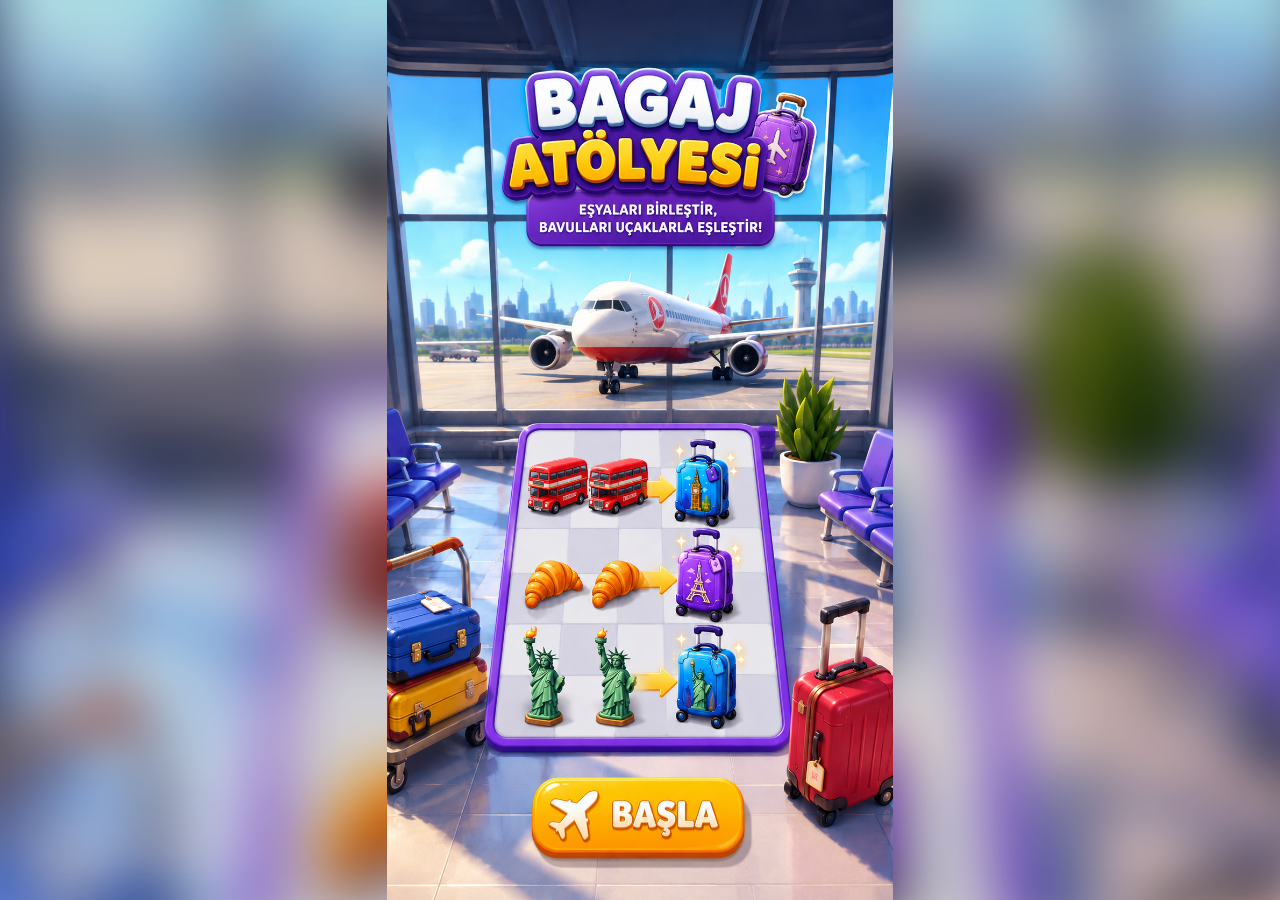
==== index.html @ 4c77ac28 "Merge pull request #28 from ranakeles/feature/shorter-board Drop the board's top two rows and bring " ====
<!DOCTYPE html>
<html lang="tr">
<head>
  <meta charset="UTF-8">
  <meta name="viewport" content="width=device-width, initial-scale=1.0, maximum-scale=1.0, user-scalable=no">
  <title>Bagaj Atölyesi — Turkish Technology</title>
  <!-- Yazı tipleri Google'dan DEĞİL, assets/fonts/ içinden yükleniyor
       (@font-face kuralları style.css'in başında). Kiosk internetsiz
       çalışacağı için dışarıdan font çekmek riskliydi. -->
  <meta name="color-scheme" content="light">
  <link rel="stylesheet" href="style.css">
</head>
<body>

<!-- ================= SAHNE =================
     Her şey 9:16 dikey bir kutunun içinde. Kiosk ekranı dikey; geliştirme
     makinesinde pencere hangi orana gelirse gelsin oyun aynı görünsün diye
     sahne oranı KİLİTLİ, ölçüler script.js'te sahne genişliğinden türetiliyor. -->
<div id="sahne">

  <!-- ================= MANZARA =================
       Sahnenin üst yarısının arkasında duran İstanbul görseli. Kendi
       oranıyla çiziliyor (esnetilmiyor); alt kenarı tahtanın arkasında
       kalıyor, o yüzden görselin alt şeridine önemli bir şey denk
       gelmemeli. -->
  <img id="manzara" class="manzara" alt="" aria-hidden="true">
  <!-- Manzaranın üstündeki sis: görsel olduğu gibi bırakılınca ön plandaki
       tezgah ve uçaklarla aynı netlikte duruyor ve sahne düzleşiyor. Bu
       katman onu geriye itiyor. -->
  <div id="sis" aria-hidden="true"></div>

  <!-- ÜST BİLGİ: tamamlanan sipariş / puan / geçen süre.
       Her kutu bir görsel + onun krem alanına yazılan bir sayı. Simge
       hangisinin ne olduğunu anlatıyor, o yüzden görsel geldiğinde yazı
       etiketleri gizleniyor (Türkçe "SİPARİŞ/SÜRE" görselde üretilemiyor,
       İ ve Ü bozuk çıkıyor). Görsel yoksa etiketler geri geliyor. -->
  <div id="hud">
    <!-- Solda sipariş ve puan alt alta, sağda süre ve mola alt alta. -->
    <div class="hud-sol">
      <div class="hud-kutu" data-hud="siparis">
        <img class="hud-gorsel" alt="" aria-hidden="true">
        <span class="hud-etiket">SİPARİŞ</span><span class="hud-deger" id="hudSiparis">0/6</span>
      </div>
      <div class="hud-kutu" data-hud="puan">
        <img class="hud-gorsel" alt="" aria-hidden="true">
        <span class="hud-etiket">PUAN</span><span class="hud-deger" id="hudPuan">0</span>
      </div>
    </div>
    <div class="hud-sag">
      <div class="hud-kutu" data-hud="sure">
        <img class="hud-gorsel" alt="" aria-hidden="true">
        <span class="hud-etiket">SÜRE</span><span class="hud-deger" id="hudSure">02:00</span>
      </div>
      <!-- Mola. Görsel pause_button.png; yoksa kod çiziyor. -->
      <button id="molaBtn" class="hud-mola" type="button" aria-label="Mola">
        <img class="mola-btn-gorsel" alt="" aria-hidden="true">
      </button>
    </div>
  </div>

  <!-- ================= TEZGAH VE UÇAKLAR =================
       Tezgah tek bir görsel; uçaklar onun ÜST YÜZEYİNE basıyor. Bastıkları
       yükseklik görselden ölçüldü (script.js TEZGAH tablosu) — göz kararı
       yerleştirilirse uçaklar havada ya da tezgaha gömülü durur.

       Her park yerinde arkada uçak, önünde biniş kartı biçiminde plaka var;
       plakanın üstünde uçağın istediği bagaj ve uçuş bilgisi yazıyor.
       İçeriği script dolduruyor. -->
  <div id="tezgah">
    <img id="tezgahImg" class="tezgah-gorsel" alt="" aria-hidden="true">
    <div id="ucaklar"><div id="ucakSerit"></div></div>
  </div>

  <!-- ================= MERGE MATRİSİ =================
       5 sütun × 6 satır. Hücreler script'te üretiliyor; biri sabit olarak
       BAGAJ BANDI (makine) — üstüne basınca komşu boş hücrelere hediyelik
       düşürür. Aynı iki hediyelik birleşince bir üst basamağa çıkar. -->
  <div id="izgara"></div>

  <!-- Parmağın altında sürüklenen kopya. Hücrenin içindeki asıl parça yerinde
       kalır (yarı saydam), taşınan bu katmandır — sürükleme ızgaranın dışına,
       uçakların üstüne kadar çıkabilsin diye sahne seviyesinde duruyor. -->
  <div id="surukle" class="gizli"></div>

  <!-- Kısa geri bildirimler: "+120", "yanlış uçak" gibi. Script yerleştirir. -->
  <div id="baloncuklar"></div>
</div>

<!-- ================= BAŞLANGIÇ =================
     Tasarımın tamamı tek bir görsel olacak (assets/home_page.png). O gelene
     kadar geçici bir panel duruyor; tüm ekran dokunmatik, çocuk nereye basarsa
     bassın oyun başlar. -->
<div id="basScreen" class="katman">
  <!-- Görselin adresi BURADA yazılı, kodun koymasını beklemiyor: dosya
       yöneticisinin önizlemesi sayfayı JavaScript'siz açıyor ve kodun
       kurduğu hiçbir şey görünmüyor. Böyle yazılınca önizlemede oyunun
       gerçek başlangıç ekranı çıkıyor. Paketlemede bu adres de gömülü
       görsele çevriliyor.
       Adres yalnızca asıl görselde var, arkadaki bulanık kopyada yok:
       pakette her yazılış görselin tamamını bir kez daha gömüyor (2,6 MB).
       Bulanık kopyayı kod dolduruyor; önizlemede kenarlarda sadece gökyüzü
       rengi kalıyor. -->
  <img id="basBg"  class="katman-bg"  alt="" aria-hidden="true">
  <img id="basImg" class="katman-img" src="assets/home_page.png" alt="Bagaj Atölyesi">
  <!-- Geçici panel BAŞTAN GİZLİ; görsel bulunamazsa kod açıyor. Açık
       bırakılsaydı önizlemede görselin üstünde duracaktı. -->
  <div class="gecici-panel gizli" id="basGecici">
    <h1>BAGAJ ATÖLYESİ</h1>
    <p>Hediyelikleri birleştir, bagajı hazırla, doğru uçağa yükle.</p>
    <span class="gecici-not">geçici ekran — tasarım görseli gelince kalkacak</span>
  </div>
  <button id="basBtn" class="katman-hit" aria-label="Oyna"></button>
</div>

<!-- ================= İSİM GİRİŞİ =================
     OYNA'ya basınca açılır, oyun bundan sonra başlar. Tasarımın tamamı
     görselde — klavye dahil. Kod yalnızca görünmez dokunma alanlarını,
     yalnızca yazılan ismi yerleştiriyor; yeri görselden ÖLÇÜLDÜ
     (script.js ISIM tablosu). -->
<div id="isimScreen" class="katman gizli">
  <img id="isimBg" class="katman-bg" alt="" aria-hidden="true">
  <div id="isimSahne">
    <img id="isimImg" class="katman-img" alt="">
    <div class="isim-yazi oyun-yazi" id="isimYazi"><span id="isimMetin"></span><i class="imlec"></i></div>
    <!-- "BAŞLA" görselde çizili; bu kutu yalnızca yeterli harf girilene
         kadar butonun üstünde duran sönük örtü -->
    <div class="isim-buton" id="isimButon"></div>
    <!-- Tuşların üstündeki görünmez dokunma alanları script'te üretilir -->
  </div>
</div>

<!-- ================= MOLA =================
     Tam ekran değil: donmuş oyunun üstünde duran bir kart (pause_card.png).
     Sahnenin içinde, onunla aynı 9:16 alanı kaplıyor. Butonların dokunma
     alanları görselden ÖLÇÜLDÜ (style.css .mola-devam / .mola-ana). -->
<div id="molaScreen" class="gizli" aria-hidden="true"></div>

<!-- ================= BİTİŞ ================= -->
<div id="bitScreen" class="katman gizli">
  <img id="bitBg"  class="katman-bg"  alt="" aria-hidden="true">
  <!-- Tasarımın tamamı görselde; kod yalnızca boş kutuları dolduruyor.
       Kutuların yeri görselden ÖLÇÜLDÜ (script.js BITIS tablosu), o yüzden
       görselle aynı orana kilitli bir sahnenin içine konuyorlar. -->
  <div id="bitSahne">
    <img id="bitImg" class="katman-img" alt="">
    <div class="bit-deger" id="bitPuan">0</div>
    <div class="bit-deger" id="bitHatali">0</div>
    <div class="bit-deger" id="bitDogru">0</div>
    <div class="bit-deger" id="bitSure">00:00</div>
    <div class="bit-tablo" id="bitTablo"></div>
  </div>
  <div class="gecici-panel gizli" id="bitGecici">
    <!-- Başlık sonuca göre değişiyor: altı sipariş yetiştiyse tebrik,
         süre dolduysa "süre doldu". Script dolduruyor. -->
    <h1 id="bitBaslik">TEBRİKLER</h1>
    <p class="bit-satir">Tamamlanan sipariş: <b id="bitSiparis">0/6</b></p>
    <p class="bit-satir">Kalan süre: <b id="bitSureYedek">00:00</b></p>
    <p class="bit-puan"><b id="bitPuanYedek">0</b> puan</p>
    <span class="gecici-not">geçici ekran — tasarım görseli gelince kalkacak</span>
  </div>
  <button id="bitBtn" class="katman-hit" aria-label="Tekrar oyna"></button>
</div>

<script src="script.js"></script>
</body>
</html>
---- style.css ----
/* ================= YAZI TİPLERİ =================
   Fontlar Google'dan ÇEKİLMİYOR, dosyanın yanında duruyor: kiosk internetsiz
   çalışacak. Üçü de DEĞİŞKEN yazı tipi (tek dosya bütün kalınlıkları veriyor),
   o yüzden font-weight aralık olarak yazılıyor.
   latin-ext alt kümesi ŞART: Türkçe ğ ş ı İ harfleri orada.
   Lisans: SIL Open Font License, bkz. assets/fonts/LICENSE.txt          */
@font-face{
  font-family:'Fredoka'; font-style:normal; font-weight:300 700; font-display:swap;
  src:url(assets/fonts/fredoka-latin-ext.woff2) format('woff2');
  unicode-range:U+0100-02BA, U+02BD-02C5, U+02C7-02CC, U+02CE-02D7, U+02DD-02FF, U+0304, U+0308, U+0329, U+1D00-1DBF, U+1E00-1E9F, U+1EF2-1EFF, U+2020, U+20A0-20AB, U+20AD-20C0, U+2113, U+2C60-2C7F, U+A720-A7FF;
}
@font-face{
  font-family:'Fredoka'; font-style:normal; font-weight:300 700; font-display:swap;
  src:url(assets/fonts/fredoka-latin.woff2) format('woff2');
  unicode-range:U+0000-00FF, U+0131, U+0152-0153, U+02BB-02BC, U+02C6, U+02DA, U+02DC, U+0304, U+0308, U+0329, U+2000-206F, U+20AC, U+2122, U+2191, U+2193, U+2212, U+2215, U+FEFF, U+FFFD;
}
@font-face{
  font-family:'Nunito'; font-style:normal; font-weight:200 1000; font-display:swap;
  src:url(assets/fonts/nunito-latin-ext.woff2) format('woff2');
  unicode-range:U+0100-02BA, U+02BD-02C5, U+02C7-02CC, U+02CE-02D7, U+02DD-02FF, U+0304, U+0308, U+0329, U+1D00-1DBF, U+1E00-1E9F, U+1EF2-1EFF, U+2020, U+20A0-20AB, U+20AD-20C0, U+2113, U+2C60-2C7F, U+A720-A7FF;
}
@font-face{
  font-family:'Nunito'; font-style:normal; font-weight:200 1000; font-display:swap;
  src:url(assets/fonts/nunito-latin.woff2) format('woff2');
  unicode-range:U+0000-00FF, U+0131, U+0152-0153, U+02BB-02BC, U+02C6, U+02DA, U+02DC, U+0304, U+0308, U+0329, U+2000-206F, U+20AC, U+2122, U+2191, U+2193, U+2212, U+2215, U+FEFF, U+FFFD;
}
@font-face{
  font-family:'Open Sans'; font-style:normal; font-weight:300 800; font-display:swap;
  src:url(assets/fonts/open-sans-latin-ext.woff2) format('woff2');
  unicode-range:U+0100-02BA, U+02BD-02C5, U+02C7-02CC, U+02CE-02D7, U+02DD-02FF, U+0304, U+0308, U+0329, U+1D00-1DBF, U+1E00-1E9F, U+1EF2-1EFF, U+2020, U+20A0-20AB, U+20AD-20C0, U+2113, U+2C60-2C7F, U+A720-A7FF;
}
@font-face{
  font-family:'Open Sans'; font-style:normal; font-weight:300 800; font-display:swap;
  src:url(assets/fonts/open-sans-latin.woff2) format('woff2');
  unicode-range:U+0000-00FF, U+0131, U+0152-0153, U+02BB-02BC, U+02C6, U+02DA, U+02DC, U+0304, U+0308, U+0329, U+2000-206F, U+20AC, U+2122, U+2191, U+2193, U+2212, U+2215, U+FEFF, U+FFFD;
}

/* =========================================================
   BAGAJ ATÖLYESİ — hediyelikleri birleştir, bagajı doğru uçağa yükle

   TAHTA TASARIMI
   - Tahtanın tamamı tek bir görsel (assets/matrix.png). Hücrelerin konumu
     o görselden ÖLÇÜLDÜ ve script.js'teki TAHTA tablosunda duruyor;
     buradaki kurallar yalnızca görselin üstüne binen katmanlar için.
   - Görsel yokken oyun oynanabilir kalsın diye kodun kendi çizdiği sönük
     tepsi ve hücreler duruyor (bkz. .sanat-tahta).
   - Parça hücrenin İÇİNDE duran bir resim değil, tahtanın ÜSTÜNE konmuş bir
     nesne: hücreden taşar, altında temas gölgesi vardır. Kutuya sığdırılmış
     görsel hissi buradan geliyordu.

   RENKLER: Bag Globe'un kurumsal lacivert-mor paleti bırakıldı. Zemin artık
   gündüz havaalanı ışığı — üstte gökyüzü, altta sıcak krem. Hediyelik
   görselleri kendi gerçek renklerinde geliyor, arayüz onların önüne
   geçmemeli. Buradaki renkli kutular yalnızca görsel gelene kadar duruyor.
   ========================================================= */
:root{
  /* Zemin: gökyüzünden sıcak ufka. Terminal görseli gelince kalkacak. */
  --gok1:#8FD8F2; --gok2:#B7E7F7; --gok3:#FFE7C4;
  /* Tahta */
  --tahta:rgba(255,255,255,.82); --hucre-renk:#E3E8F1; --hucre-koyu:rgba(40,54,86,.10);
  /* Yazı */
  --text:#1E2C4A; --muted:#7B89A4; --vurgu:#12608F; --sicak:#F08A24;
  --kart:#ffffff; --kart-golge:0 6px 0 rgba(30,45,80,.10), 0 12px 22px rgba(30,45,80,.18);
  --hud:'Fredoka',system-ui,sans-serif; --body:'Nunito',system-ui,sans-serif;
  /* Uçuş kodu gibi "resmi" yazılar nötr fontla — havalimanı panosu havası */
  --pano:'Open Sans','Segoe UI',Arial,sans-serif;

  /* Sahne ölçüleri: HÜCRE boyutu tek kaynaktan gelsin diye değişken.
     script.js sahne genişliğini ölçüp --hucre'yi günceller. */
  --hucre:64px;
}
*{ box-sizing:border-box; margin:0; padding:0; -webkit-tap-highlight-color:transparent; }
html,body{ height:100%; overflow:hidden; }
body{ font-family:var(--body); color:var(--text); background:#9BDCF2; touch-action:none; }

/* KIOSK: dokununca hiçbir şey MAVİ OLMASIN.
   Mavi üç yerden geliyordu:
   - seçim: çift/uzun dokunuşta yazı ve görseller seçiliyordu. user-select
     yalnız başına Safari tabanlı tarayıcılarda işlemiyor, önekli hâli de var;
     yine de bir şey seçilirse ::selection onu görünmez yapıyor.
   - görsel sürükleme: <img>'ler tarayıcıda varsayılan olarak sürüklenebilir,
     basılı tutunca görselin mavi yarı saydam kopyası çıkıyordu.
   - odak çerçevesi: dokunulan düğmenin etrafında mavi kenar. Kioskta klavye
     yok, odak çerçevesinin kimseye faydası yok.
   Uzun basınca açılan menü de (-webkit-touch-callout) kapalı. Aynı engeller
   script.js'te olay düzeyinde de var (bkz. kur). */
html, body, *{
  -webkit-user-select:none; user-select:none;
  -webkit-touch-callout:none;
}
::selection{ background:transparent; }
img{ -webkit-user-drag:none; user-drag:none; }
:focus, :focus-visible{ outline:none; }
.gizli{ display:none !important; }

/* ================= SAHNE =================
   9:16 KİLİTLİ. Pencere ne olursa olsun oyun hep aynı oranda. */
#sahne{
  position:fixed; left:50%; top:50%; transform:translate(-50%,-50%);
  width:min(100vw, calc(100vh * 9 / 16));
  height:min(100vh, calc(100vw * 16 / 9));
  display:flex; flex-direction:column; align-items:center;
  overflow:hidden;
  background:
    radial-gradient(80% 30% at 26% 4%, rgba(255,255,255,.65), transparent 60%),
    linear-gradient(180deg, var(--gok1) 0%, var(--gok2) 46%, var(--gok3) 100%);
}

/* ---------- ÜST BİLGİ ---------- */
/* HUD sahnenin akışında DEĞİL, manzaranın üstünde yüzüyor: üst bölge dar,
   HUD yer kaplasaydı uçaklar tezgahın üstüne sığmazdı. */
/* ÜST BİLGİ sahnenin EN ÜSTÜNDE, akışın dışında (manzaranın üstünde
   yüzüyor). Solda sipariş ve puan alt alta, sağda süre ve mola alt alta;
   ortası boş, manzara görünüyor. Tahta kısalınca tezgah ve tahta aşağı
   indi, üst bilgi yerinde kaldı. */
#hud{
  position:absolute; top:0; left:0; z-index:6;
  width:100%; display:flex; justify-content:space-between; align-items:flex-start;
  gap:calc(var(--hucre)*0.14); padding:calc(var(--hucre)*0.20) calc(var(--hucre)*0.26);
}
.hud-sol{ display:flex; flex-direction:column; gap:calc(var(--hucre)*0.10); }
.hud-sag{ display:flex; flex-direction:column; align-items:flex-end; gap:calc(var(--hucre)*0.10); }
.hud-kutu{
  flex:1; display:flex; flex-direction:column; align-items:center; gap:1px;
  padding:calc(var(--hucre)*0.12) calc(var(--hucre)*0.10);
  border-radius:999px;
  background:var(--kart);
  box-shadow:0 4px 0 rgba(30,45,80,.10), 0 9px 16px rgba(30,45,80,.16);
}
.hud-etiket{ font-family:var(--hud); font-size:calc(var(--hucre)*0.15); letter-spacing:.14em; color:var(--muted); }
.hud-deger{ font-family:var(--hud); font-weight:700; font-size:calc(var(--hucre)*0.34); line-height:1; color:var(--vurgu); }
.hud-gorsel{ display:none; }

/* ---- ÜST BİLGİ, GÖRSELLİ HÂLİ ----
   Kutu sadece bir çerçeve; içindeki görsel KASASI kutuyu dolduracak kadar
   büyütülüp negatif konumla kaydırılıyor (ölçüler script.js'teki HUD
   tablosundan). Kırpma YOK: sipariş panelinde bavul kasanın üstüne taşıyor,
   kırpılırsa tepesi kesiliyor. */
.sanat-hud .hud-kutu{
  position:relative; overflow:visible;
  /* Genişlik AÇIKÇA veriliyor. flex:1 ile bırakılınca tarayıcı önce
     yüksekliği (içerik boş olduğu için) hesaplayıp genişliği ondan
     türetiyor ve paneller olması gerekenin üçte ikisi kadar kalıyordu. */
  /* Panellerin hepsi aynı en: sahnenin --panel-en kadarı. Eskiden üçü bir
     satırı paylaştığı için satırdan hesaplanıyordu; artık iki sütundalar. */
  flex:none; width:var(--panel-en);
  aspect-ratio:var(--hud-oran, 3.45);
  padding:0; border-radius:0; background:none; box-shadow:none;
  display:block;
}
/* Görselli hâlde kutular kenara daha yakın: panel oranı çok yatık, kenar
   payı büyük kalırsa paneller cılız duruyor. */
.sanat-hud #hud{ padding:calc(var(--hucre)*0.18) calc(var(--hucre)*0.16); }
.sanat-hud .hud-gorsel{ display:block; position:absolute; pointer-events:none; }
.sanat-hud .hud-etiket{ display:none; }        /* simge zaten anlatıyor */
/* ---- MOLA BUTONU ----
   Görselin %84'ü daire, çevresi şeffaf pay; kat 1.15 iken görünen daire
   panel yüksekliğine yaklaşık eşit oluyor. */
:root{ --mola-kat:1.15; --panel-en:calc(var(--sahne-en, 100vw) * 0.36); }
.hud-mola{
  flex:none; position:relative; padding:0; border:0; cursor:pointer;
  width:calc(var(--hucre)*0.78); aspect-ratio:1;
  border-radius:50%; background:var(--kart); color:#5B3EC9;
  font-family:var(--hud); font-weight:700; font-size:calc(var(--hucre)*0.28);
  box-shadow:0 4px 0 rgba(30,45,80,.10), 0 9px 16px rgba(30,45,80,.16);
  transition:transform .12s;
}
.hud-mola::before{ content:"❚❚"; letter-spacing:-.05em; }
.hud-mola:active{ transform:scale(.9); }
.mola-btn-gorsel{ display:none; }
.hud-mola.gorselli{ background:none; box-shadow:none; }
.hud-mola.gorselli::before{ content:none; }
.hud-mola.gorselli .mola-btn-gorsel{
  display:block; position:absolute; inset:0; width:100%; height:100%; pointer-events:none;
}
.sanat-hud .hud-mola{
  width:calc(var(--panel-en) * var(--mola-kat) / var(--hud-oran, 3.45));
}

/* Son saniyeler: sayaç kırmızıya döner ve panel nabız atar. */
.hud-kutu.az-kaldi .hud-deger{ color:#C0392B; }
.hud-kutu.az-kaldi{ animation:sureNabiz .9s ease-in-out infinite; }
@keyframes sureNabiz{
  0%,100%{ transform:scale(1); }
  50%{ transform:scale(1.06); }
}

.sanat-hud .hud-deger{
  position:absolute; display:flex; align-items:center; justify-content:center;
  color:#243a63; font-size:calc(var(--hucre)*0.30);
  /* Rakamlar krem alana sığsın: uzun sayıda ("01:05") küçülsün diye
     alanın kendisi kutu, yazı da ortalanmış. */
  white-space:nowrap;
}

/* ---------- MANZARA + TEZGAH ----------
   Manzara sahnenin üstünde, KENDİ ORANIYLA duruyor (esnetilmiyor); alt
   şeridi tezgahın ve tahtanın arkasında kalıyor. Tezgah onun önünde,
   uçaklar da tezgahın üst yüzeyine basıyor — bastıkları çizgi görselden
   ölçüldü, --tezgah-zemin ile geliyor. */
.manzara{
  position:absolute; z-index:0; height:auto; pointer-events:none;
  /* Görsel sahneden GENİŞ çiziliyor (yanları taşıyor, sahne kırpıyor) ve
     üst bilgiden tezgaha kadar olan bandı kaplıyor. Tahta 7x9'ken bu bant
     kısaydı ve görsel sahne eninde yetiyordu; tahta kısalıp tezgah iki satır
     aşağı inince manzara yukarıda kaldı, silüet (cami, köprü, Kız Kulesi)
     üst bilginin arkasına girdi, uçakların arkası boş gökyüzüne döndü.
     Büyütülünce silüet yine üst bilgiyle uçakların arasına, uçaklar da
     şehrin önüne düşüyor. Görsel kendi oranını koruyor, esnetilmiyor. */
  width:150%; left:-25%;
  top:calc(var(--hucre) * -0.4);
}
.manzara:not([src]){ display:none; }
/* Manzaranın alt kenarı tahtaya doğru yumuşasın: keskin bir kesik çizgi
   sahneyi iki ayrı resme bölüyordu. */
.sanat-manzara .manzara{
  -webkit-mask-image:linear-gradient(180deg, #000 72%, transparent 100%);
          mask-image:linear-gradient(180deg, #000 72%, transparent 100%);
  /* ARKA PLAN OLDUĞU BELLİ OLSUN: hafif bulanıklık ve düşük doygunluk.
     Tam netken tezgah, uçak ve plakalarla aynı düzlemde duruyor, sahnenin
     derinliği kayboluyordu. */
  filter:blur(2.5px) saturate(.78) contrast(.92) brightness(1.06);
  transform:scale(1.02);        /* bulanıklığın kenarda soldurduğu şerit kapansın */
}

/* Manzaranın üstüne serilen sis. Uzaktaki şeyin üstünde hava vardır; bu
   katman hem netliği daha da kırıyor hem de ön plandaki parlak mor tezgahla
   arasındaki rengi yumuşatıyor. Ön plan (z-index 2) bunun ÜSTÜNDE. */
#sis{
  position:absolute; inset:0; z-index:1; pointer-events:none;
  background:linear-gradient(180deg,
    rgba(236,247,255,.30) 0%,
    rgba(226,242,255,.42) 45%,
    rgba(224,240,255,.52) 100%);
}
#tezgah, #izgara, #surukle, #baloncuklar{ position:relative; z-index:2; }
/* HUD her şeyin üstünde kalmalı: bu satır yukarıdaki z-index'i geri
   almasın diye ayrı yazılıyor (aynı özgüllükte, sonra geliyor). */
#hud{ position:absolute; z-index:6; }

#tezgah{
  width:100%; flex:none; position:relative; margin-top:auto;
  /* Görselin altındaki şeffaf şerit kadar aşağı taşsın: yoksa tezgahla
     tahta arasında sebepsiz bir boşluk kalıyor. */
  margin-bottom:var(--tezgah-alt, 0);
}
.tezgah-gorsel{ display:block; width:100%; height:auto; pointer-events:none; }
/* Görsel artık yalnızca YER tutuyor (tezgahın boyu ve tahtanın konumu
   ondan geliyor); görünen tezgah uçaklarla kayan şeridin içinde. */
.sanat-tezgah .tezgah-gorsel{ visibility:hidden; }
.tezgah-gorsel:not([src]){ display:none; }

/* SİPARİŞ ŞERİDİ
   Turun bütün siparişleri tezgahta duruyor ve şerit yana kaydırılıyor;
   aynı anda --gorunen kadarı ekrana sığıyor.

   Kutunun ALT PAYI (padding-bottom) plakanın taşan kısmı kadar: yatay
   kaydırma açıkken tarayıcı dikey taşmayı kırpıyor, plaka o pay olmadan
   alttan kesiliyordu. Üstteki pay da seçili kartın büyüme payı. */
#ucaklar{
  position:absolute; left:0; right:0;
  bottom:calc(var(--tezgah-zemin, 34%) - var(--hucre)*0.55);
  padding:calc(var(--hucre)*0.16) 0 calc(var(--hucre)*0.55);
  display:flex; align-items:flex-end;
  overflow-x:auto; overflow-y:hidden;
  scroll-snap-type:x proximity;
  touch-action:pan-x;                 /* dikey kaydırma sahneyi oynatmasın */
  -webkit-overflow-scrolling:touch;
  scrollbar-width:none;
}
#ucaklar::-webkit-scrollbar{ display:none; }

/* KARTLARI SARAN ŞERİT ve KAYAN TEZGAH.
   Şerit kartlar kadar uzun (en az sahne kadar), tezgah da onun arkasına
   çiziliyor; yani tezgah uçak sırasıyla aynı uzunlukta ve onunla kayıyor.
   Sağda uçak kaldıkça tezgahın sağ ucu ekranın dışında; son uçağa
   gelince ucu görünüyor. Üç uçak ya da daha azı kaldığında tezgah
   ekrana tam sığıyor, iki ucu da görünüyor.

   Görsel border-image ile üçe bölünüyor: iki yuvarlak uç olduğu gibi,
   aradaki düz yüzey uzatılıyor. Dikeyde eski sabit görselle aynı yerde:
   şeridin alt kenarı uçakların bastığı çizgi, görsel o çizginin altına
   kendi zemin payı kadar iniyor. Ölçüler script.js TEZGAH tablosundan. */
#ucakSerit{
  display:flex; align-items:flex-end; flex:none;
  min-width:100%; position:relative; isolation:isolate;
}
.sanat-tezgah #ucakSerit::before{
  content:""; position:absolute; left:0; right:0; z-index:-1;
  bottom:calc(var(--sahne-en) * var(--tezgah-zemin-alt) * -1);
  height:calc(var(--sahne-en) * var(--tezgah-oran));
  border-style:solid; border-width:0;
  border-image-source:url(assets/tezgah.png);
  border-image-slice:0 var(--tezgah-uc-px) fill;
  border-image-width:0 calc(var(--sahne-en) * var(--tezgah-uc));
  border-image-repeat:stretch;
  pointer-events:none;
}
/* Tezgah görseli yokken uçaklar normal bir sıra olarak dursun */
body:not(.sanat-tezgah) #ucaklar{
  position:static; padding:0 calc(var(--hucre)*0.26) calc(var(--hucre)*0.22);
}
/* Yuvanın ALT KENARI tezgahın yüzey çizgisi: uçak oraya basıyor.
   Genişlik SABİT (esnek değil): şeritte kaç sipariş olursa olsun kartlar
   aynı boyda kalsın, on sipariş varken hepsi ezilmesin. */
.ucak{
  /* Genişlik sahneye göre: yüzde verilseydi kartları saran şeridin
     genişliğine göre hesaplanırdı, şerit de kartlardan — döngü. */
  flex:0 0 calc(var(--sahne-en, 100vw) / var(--gorunen, 3)); min-width:0; position:relative;
  scroll-snap-align:center;
  display:flex; flex-direction:column; align-items:center; justify-content:flex-end;
  padding-bottom:calc(var(--hucre)*0.06);
  transition:transform .16s, filter .16s;
}
/* Bagaj uçağın üstüne geldiğinde: doğruysa yeşil, yanlışsa kırmızı halka.
   Çocuk parmağını bırakmadan hedefin doğru olup olmadığını görsün. */
.ucak.hedef{ transform:translateY(-6px) scale(1.05);
  filter:drop-shadow(0 0 6px #38C172) drop-shadow(0 0 14px rgba(56,193,114,.8)); }
.ucak.hedef-yanlis{ filter:drop-shadow(0 0 6px #D64545) drop-shadow(0 0 12px rgba(214,69,69,.7)); }
.ucak.kalkiyor{ animation:ucakKalk .75s cubic-bezier(.4,0,.9,.2) forwards; }
/* "backwards" YOK: animasyon herhangi bir sebeple çalışmazsa (arka plandaki
   sekme, hareket azaltma ayarı) kart giriş karesinde donup tezgahın üstünde
   asılı kalıyordu. Animasyon oynamazsa kart doğrudan yerinde belirsin. */
.ucak.geliyor{ animation:ucakGel .45s cubic-bezier(.2,.9,.3,1.2); }
@keyframes ucakKalk{
  0%{ transform:translate(0,0) scale(1); opacity:1; }
  20%{ transform:translate(0,6px) scale(.97); }
  100%{ transform:translate(0,-220%) scale(.7); opacity:0; }
}
@keyframes ucakGel{
  from{ transform:translateY(40%) scale(.8); opacity:0; }
  to{ transform:translateY(0) scale(1); opacity:1; }
}

/* Uçak arkada, plaka önünde */
.ucak-govde{ width:100%; display:flex; justify-content:center; }
/* Uçak plakadan BÜYÜK olmalı: küçükken plaka onu neredeyse tamamen
   örtüyor ve tezgahta sadece biniş kartları görünüyordu. */
.ucak-gorsel{ width:96%; height:auto; max-height:calc(var(--hucre)*2.00); object-fit:contain;
  pointer-events:none;
  filter:drop-shadow(0 calc(var(--hucre)*0.05) calc(var(--hucre)*0.05) rgba(25,35,65,.35)); }
/* Uçak görseli gelene kadar yerini tutan kutu */
.ucak-gecici{
  width:78%; height:calc(var(--hucre)*0.85); border-radius:calc(var(--hucre)*0.18);
  background:linear-gradient(170deg, #EAF6FF, #BFDCF0 60%, #8FB7D4);
  display:grid; place-items:center; color:#33506E; font-size:calc(var(--hucre)*0.42);
  box-shadow:0 3px 0 rgba(30,45,80,.16), 0 7px 12px rgba(30,45,80,.24);
}

/* ---------- HAZIR İŞARETLERİ ----------
   Uçağın yanında rozet, tahtadaki bavulun yanında tik. İkisi de sahibinin
   köşesine taşarak oturuyor ve küçük bir sıçramayla beliriyor. */
.hazir-isaret{
  position:absolute; pointer-events:none; object-fit:contain;
  animation:hazirBelir .34s cubic-bezier(.2,.9,.3,1.5);
  filter:drop-shadow(0 calc(var(--hucre)*0.03) calc(var(--hucre)*0.04) rgba(25,35,65,.35));
}
@keyframes hazirBelir{ from{ transform:scale(.2); opacity:0; } to{ transform:scale(1); opacity:1; } }
/* Uçak burnu solda; rozet burnun üstündeki boşlukta. */
.hazir-rozet{
  z-index:5; width:calc(var(--hucre)*0.74); height:calc(var(--hucre)*0.74);
  left:1%; top:calc(var(--hucre)*-0.03);
}
/* Bavulun sağ üst köşesinde, hücreden hafifçe taşarak. Komşu hücrelerin
   parçaları üstüne binmesin diye hazır parça öne alınıyor. */
.parca.hazir, .parca.gorselli.hazir{ z-index:4; }
/* Bavul görselinin SOL ALTINDA, hücre köşesine değil bavulun kendisine
   yakın: köşede sahipsiz duruyordu. Bavul hücrenin ortasında dar, tik
   onun sol alt kenarına biniyor. ".parca img" kuralı her görseli parça
   boyuna yaydığı için seçici ondan güçlü. */
.parca img.hazir-tik, .parca .hazir-tik{
  z-index:3; width:44%; height:44%;
  left:6%; bottom:2%;
}
.hazir-gecici{
  display:grid; place-items:center; border-radius:50%;
  background:#38C172; color:#fff; font-weight:800; font-size:calc(var(--hucre)*0.3);
  box-shadow:0 0 0 3px #fff inset;
}

/* ---------- PLAKA (biniş kartı) ----------
   Boyu görselin kendisinden geliyor; yazı alanı da görselden ÖLÇÜLMÜŞ
   yüzdelerle onun üstüne biniyor (script.js PLAKA tablosu). Uçağın alt
   kısmını biraz örtüyor ki önünde duruyormuş gibi görünsün. */
/* Plaka uçağın ÖNÜNDE duruyor, yani ona göre biraz daha AŞAĞIDA: yakın
   duran şey ekranda alta düşer. Akıştan çıkarıldı, yoksa uçağı yukarı
   itiyor ve uçak tezgaha basmak yerine havada duruyordu. */
.ucak-plaka{
  position:absolute; left:7%; width:86%; z-index:3;
  bottom:calc(var(--hucre)*-0.30);
  filter:drop-shadow(0 calc(var(--hucre)*0.04) calc(var(--hucre)*0.05) rgba(25,35,65,.40));
}
.plaka-gorsel{ display:block; width:100%; height:auto; pointer-events:none; }
.plaka-alan{
  display:flex; align-items:center; gap:4%;
}
/* Görsel varsa yazı alanı krem bölgenin tam üstüne oturur */
.sanat-plaka .plaka-alan{
  position:absolute;
  left:var(--plaka-x); top:var(--plaka-y);
  width:var(--plaka-en); height:var(--plaka-boy);
}
/* Görsel yoksa plaka kendi zeminini çizsin */
body:not(.sanat-plaka) .ucak-plaka{
  background:var(--kart); border-radius:calc(var(--hucre)*0.18);
  padding:calc(var(--hucre)*0.08) calc(var(--hucre)*0.10);
  box-shadow:var(--kart-golge);
}
.plaka-bagaj{ flex:0 0 26%; height:100%; display:grid; place-items:center; }
.plaka-bagaj img{ width:100%; height:100%; object-fit:contain; }
.plaka-bagaj .parca-gecici{ width:100%; height:100%; border-radius:22%; }
.plaka-bagaj .parca-gecici .pg-ad{ display:none; }
.plaka-yazi{ flex:1 1 auto; min-width:0; display:flex; flex-direction:column;
  align-items:flex-start; justify-content:center; line-height:1.05; }
.plaka-kod{ font-family:var(--pano); font-weight:700; color:#1B3B6B;
  font-size:calc(var(--hucre)*0.26); letter-spacing:.02em; }
.plaka-sehir{ font-family:var(--hud); font-weight:600; color:#5B6E92;
  font-size:calc(var(--hucre)*0.20);
  max-width:100%; overflow:hidden; text-overflow:ellipsis; white-space:nowrap; }

/* ---------- MERGE MATRİSİ ----------
   Beyaz bir tepsi; hücreler onun içine gömülü, sönük ve BİRBİRİNE YAKIN. */
/* Tahta TEK BİR GÖRSEL. Ölçüsü de o görselden geliyor: hücre kenarı ne
   olursa olsun görsel aynı oranda büyüyor (--tahta-en / --tahta-boy hücre
   cinsinden en ve boy, script.js'te görselden hesaplanıyor). Hücreler CSS
   ızgarasıyla değil, görselden ölçülmüş yüzdelerle MUTLAK yerleştiriliyor —
   tek yol budur, yoksa çizilen kutucukla dokunma alanı kayar. */
#izgara{
  position:relative; flex:none;
  width:calc(var(--hucre) * var(--tahta-en, 7.53));
  height:calc(var(--hucre) * var(--tahta-boy, 9.76));
  border-radius:calc(var(--hucre)*0.28);
  background-color:var(--tahta);
  background-image:var(--tahta-gorsel, none);
  background-size:100% 100%; background-repeat:no-repeat;
  box-shadow:0 6px 0 rgba(30,45,80,.08), 0 14px 26px rgba(30,45,80,.18),
             inset 0 2px 0 rgba(255,255,255,.9);
  /* Artan boşluk ALTA değil ÜSTE gitsin: tahta ve tezgah aşağı iner,
     manzaraya ve uçaklara yukarıda yer kalır. Boşluk eşit paylaştırılınca
     üst bölge sıkışıyor, altta ise işe yaramayan bir şerit duruyordu. */
  margin:0 0 calc(var(--hucre)*0.30);
}
.hucre{
  position:absolute; border-radius:calc(var(--hucre)*0.18);
  background-color:var(--hucre-renk);
  box-shadow:inset 0 1px 2px var(--hucre-koyu);
  display:grid; place-items:center;
  touch-action:none;
  transition:background-color .12s, box-shadow .12s;
}
/* Sürükleme sırasında altındaki hücre: birleşme olacaksa yeşil. */
.hucre.birlesir{ background:#D8F7E4; box-shadow:0 0 0 3px #38C172 inset; }

/* Tahta görseli geldiğinde koddan gelen tepsi ve hücre zeminleri çekilir:
   çizim görselin üstüne binmesin. Vurgular ise kalır — sürüklerken hangi
   hücrenin hedef olduğunu görmek şart. */
.sanat-tahta #izgara{ background-color:transparent; box-shadow:none; border-radius:0; }
.sanat-tahta .hucre{ background-color:transparent; box-shadow:none; }
.sanat-tahta .hucre.birlesir{ background-color:rgba(56,193,114,.28);
  box-shadow:0 0 0 3px #38C172 inset; }

/* ---------- PARÇALAR ----------
   Geçici kutu hücreye SIĞAR (kart gibi durur, zaten öyle olmalı).
   Gerçek görsel hücreden TAŞAR ve altına temas gölgesi düşer — tahtanın
   üstünde duran bir nesne gibi görünsün diye. */
.parca{
  width:88%; height:88%; position:relative;
  display:grid; place-items:center;
  cursor:grab; touch-action:none;
  animation:parcaGel .22s cubic-bezier(.2,.9,.3,1.4);
}
.parca.gorselli{
  width:110%; height:110%; z-index:2;
  /* Temas gölgesi: nesnenin altında yere değdiği yer. Elips nesnenin
     ALTINDA kalmalı — daha aşağıdayken bir alttaki hücreye taşıyor ve
     boş hücrenin içinde sahipsiz bir leke gibi duruyordu. */
  background:radial-gradient(ellipse 44% 7% at 50% 87%,
             rgba(28,42,74,.34), rgba(28,42,74,0) 72%);
}
.parca.tasiniyor{ opacity:.28; }
.parca img{ width:100%; height:100%; object-fit:contain; pointer-events:none; }
.parca.gorselli img{
  filter:drop-shadow(0 calc(var(--hucre)*0.03) calc(var(--hucre)*0.045) rgba(25,35,65,.34));
}
@keyframes parcaGel{ from{ transform:scale(.3); opacity:0; } to{ transform:scale(1); opacity:1; } }
.parca.birlesti{ animation:parcaBirles .32s cubic-bezier(.2,.9,.3,1.6); }
@keyframes parcaBirles{ 0%{ transform:scale(.5); } 55%{ transform:scale(1.28); } 100%{ transform:scale(1); } }

/* GEÇİCİ parça görünümü — hediyelik görselleri gelene kadar. */
.parca-gecici{
  width:100%; height:100%; border-radius:calc(var(--hucre)*0.20);
  display:flex; flex-direction:column; align-items:center; justify-content:center; gap:1px;
  color:#fff; text-align:center; line-height:1.05;
  text-shadow:0 1px 2px rgba(0,0,0,.35);
  box-shadow:inset 0 calc(var(--hucre)*0.10) 0 rgba(255,255,255,.16),
             0 0 0 calc(var(--hucre)*0.025) rgba(24,36,66,.30),
             0 3px 0 rgba(30,45,80,.14), 0 6px 10px rgba(30,45,80,.20);
}
.parca-gecici .pg-ad{ font-family:var(--hud); font-weight:600; font-size:calc(var(--hucre)*0.14); padding:0 2px; }
.parca-gecici .pg-tier{ font-family:var(--hud); font-weight:700; font-size:calc(var(--hucre)*0.30); }

/* ---------- MAKİNE (BAGAJ BANDI) ----------
   Makine de bir NESNE: hücreye boyanmış bir zemin değil, tahtanın üstünde
   duran, hücreden taşan bir cihaz. Hücrenin kendisi sıradan hücre gibi. */
.hucre.makine{ cursor:pointer; }
.hucre.makine:active .makine-gorsel{ transform:scale(.94); }
.makine-gorsel{
  width:122%; height:122%; object-fit:contain; pointer-events:none; z-index:2;
  transition:transform .12s;
  filter:drop-shadow(0 calc(var(--hucre)*0.04) calc(var(--hucre)*0.05) rgba(25,35,65,.38));
}
/* Görsel yokken makinenin yerini tutan kutu */
.makine-gecici{ display:grid; place-items:center; width:88%; height:88%;
  border-radius:calc(var(--hucre)*0.20);
  background:linear-gradient(170deg, #9AA6C4, #5C6A8E 60%, #3C4763);
  font-family:var(--hud); font-weight:700; font-size:calc(var(--hucre)*0.15);
  letter-spacing:.06em; text-align:center; color:#fff; text-shadow:0 1px 2px rgba(0,0,0,.35); }
/* Makine hep hazır (bekleme kaldırıldı), o yüzden dolum çubuğu da yok.
   Nabız duruyor: tahtadaki en önemli düğme bu, çocuk gözden kaçırmasın. */
.hucre.makine{ animation:makineNabiz 1.8s ease-in-out infinite; }
/* Stok bitince nabız dursun: makinenin verecek bir şeyi kalmadığında hâlâ
   "bana bas" diye çağırması çocuğu boşuna uğraştırıyor. */
.hucre.makine.bos{ animation:none; }
/* Her döküşte kısa bir sarsılma — hediyeliğin nereden geldiği belli olsun */
.hucre.makine.calisti .makine-gorsel{ animation:makineCalis .26s ease-out; }
@keyframes makineCalis{
  0%{ transform:scale(1); }
  35%{ transform:scale(1.10) translateY(-4%); }
  100%{ transform:scale(1); }
}
@keyframes makineNabiz{
  0%,100%{ box-shadow:inset 0 1px 2px var(--hucre-koyu), 0 0 0 0 rgba(255,197,49,.65); }
  60%{ box-shadow:inset 0 1px 2px var(--hucre-koyu), 0 0 0 calc(var(--hucre)*0.16) rgba(255,197,49,0); }
}

/* ---------- SÜRÜKLENEN KOPYA ---------- */
#surukle{
  position:absolute; z-index:40; pointer-events:none;
  width:var(--hucre); height:var(--hucre);
  display:grid; place-items:center;
  transform:translate(-50%,-50%) scale(1.18) rotate(-4deg);
  filter:drop-shadow(0 calc(var(--hucre)*0.12) calc(var(--hucre)*0.10) rgba(25,35,65,.40));
}
#surukle img{ width:88%; height:88%; object-fit:contain; }
#surukle.gorselli img{ width:112%; height:112%; }
#surukle .parca-gecici{ width:88%; height:88%; }

/* ---------- BALONCUKLAR (puan / uyarı) ---------- */
#baloncuklar{ position:absolute; inset:0; pointer-events:none; z-index:45; }
.baloncuk{
  position:absolute; transform:translate(-50%,-50%);
  font-family:var(--hud); font-weight:700; font-size:calc(var(--hucre)*0.30);
  color:#FFD84D; -webkit-text-stroke:calc(var(--hucre)*0.02) #1E2C4A;
  paint-order:stroke fill; white-space:nowrap;
  animation:baloncukCik .9s ease-out forwards;
}
.baloncuk.uyari{ font-size:calc(var(--hucre)*0.20); color:#fff;
  background:#D64545; padding:.35em .7em; border-radius:999px;
  -webkit-text-stroke:0; box-shadow:0 4px 10px rgba(30,45,80,.30); }
/* Düşülen puan: kırmızı ve AŞAĞI doğru. Puan paneli ekranın en üstünde,
   yukarı çıksaydı ekranın dışına taşardı. */
.baloncuk.ceza{ color:#FF5A5A; animation-name:baloncukIn; }
@keyframes baloncukIn{
  0%{ opacity:0; transform:translate(-50%,-50%) scale(.6); }
  25%{ opacity:1; transform:translate(-50%,40%) scale(1.1); }
  100%{ opacity:0; transform:translate(-50%,150%) scale(1); }
}
@keyframes baloncukCik{
  0%{ opacity:0; transform:translate(-50%,-50%) scale(.6); }
  25%{ opacity:1; transform:translate(-50%,-90%) scale(1.1); }
  100%{ opacity:0; transform:translate(-50%,-190%) scale(1); }
}

/* ---------- MOLA KARTI ----------
   Sahnenin (9:16) üstünde, donmuş oyunu karartan bir perde ve ortasında
   kart. pause_card.png 1145x1374; buton alanları görselden ölçüldü:
     DEVAM ET   x 189-949  y 595-824
     ANA SAYFA  x 188-948  y 877-1099
   Görsel değişirse bu yüzdeler yeniden ölçülmeli. */
#molaScreen{
  position:fixed; z-index:50; display:grid; place-items:center;
  left:50%; top:50%; transform:translate(-50%,-50%);
  width:min(100vw, calc(100vh * 9 / 16));
  height:min(100vh, calc(100vw * 16 / 9));
  background:rgba(28,18,72,.45);
}
.mola-kart{
  position:relative; width:78%;
  animation:molaGir .24s cubic-bezier(.2,.9,.25,1);
}
.mola-kart.gorselli{ aspect-ratio:1145 / 1374; }
.mola-kart-gorsel{ position:absolute; inset:0; width:100%; height:100%; pointer-events:none; }
@keyframes molaGir{ from{ opacity:0; transform:translateY(16px) scale(.94); } to{ opacity:1; transform:none; } }
.mola-hit{ position:absolute; border:0; padding:0; background:none; cursor:pointer; border-radius:999px; }
.mola-hit:active{ background:rgba(0,0,0,.14); }
.mola-kart.gorselli .mola-devam{ left:16.51%; width:66.46%; top:43.30%; height:16.74%; }
.mola-kart.gorselli .mola-ana  { left:16.42%; width:66.46%; top:63.83%; height:16.23%; }

/* Görsel yokken kodun çizdiği basit kart */
.mola-kart:not(.gorselli){
  display:flex; flex-direction:column; gap:calc(var(--hucre)*0.24);
  padding:calc(var(--hucre)*0.4); border-radius:28px; background:var(--kart);
  box-shadow:0 8px 0 rgba(30,45,80,.12), 0 20px 40px rgba(30,45,80,.26);
}
.mola-baslik{ text-align:center; font-family:var(--hud); font-weight:700;
  font-size:calc(var(--hucre)*0.6); color:#5B3EC9; }
.mola-kart:not(.gorselli) .mola-hit{
  position:static; padding:calc(var(--hucre)*0.22); color:#fff;
  font-family:var(--hud); font-weight:700; font-size:calc(var(--hucre)*0.34);
}
.mola-kart:not(.gorselli) .mola-devam{ background:#38C172; }
.mola-kart:not(.gorselli) .mola-ana{ background:#F0A020; }

/* ---------- TAM EKRAN KATMANLAR (başlangıç / bitiş) ---------- */
.katman{ position:fixed; inset:0; z-index:60; display:grid; place-items:center; overflow:hidden;
  background:linear-gradient(180deg, var(--gok1), var(--gok2) 46%, var(--gok3)); }
/* Arkada bulanık kopya: ekran oranı görselden farklıysa yanlar boş kalmasın */
.katman-bg{ position:absolute; inset:0; width:100%; height:100%; object-fit:cover;
  filter:blur(26px) brightness(.9); transform:scale(1.1); }
/* Asıl tasarım: hiçbir yeri kırpılmadan tam görünür.

   MUTLAK konumlandırılıyor, ızgara akışında DEĞİL. Akışta bırakılınca
   max-height:100% hiçbir şeyi kısıtlamıyordu: ızgara satırı görselin doğal
   boyuna (1672 px) kadar büyüyor, yüzde de o büyümüş satıra göre
   hesaplanıyor. Genişliği pencereden dar olan ekranlarda sorun görünmüyordu
   çünkü max-width devreye giriyordu; geniş pencerede görselin altı
   kırpılıyordu. Mutlak konumda kutu pencereye sabit, contain de kendisi
   sığdırıyor. */
.katman-img{ position:absolute; left:0; top:0; width:100%; height:100%;
  object-fit:contain; }
.katman-img:not([src]), .katman-bg:not([src]){ display:none; }
/* Tüm ekran dokunmatik: çocuk nereye basarsa bassın devam eder */
.katman-hit{ position:absolute; inset:0; background:none; border:0; cursor:pointer; }

/* ---------- BİTİŞ EKRANI ----------
   Sahne görselle AYNI ORANDA: rakam kutuları görselden ölçülmüş yüzdelerle
   yerleştirildiği için kutu ile görselin birebir üst üste durması şart.
   object-fit:contain kullanılsaydı görsel kutunun içinde ortalanır, kenarda
   pay bırakır ve bütün ölçüler kayardı. */
/* Sahne, görselin ekranda kapladığı alanın BİREBİR aynısı olmalı: rakam
   kutuları görselden ölçülmüş yüzdelerle yerleştiriliyor. Bu yüzden kutu
   pencereye göre değil, görselin oranına göre hesaplanıyor — hangi kenar
   önce doluyorsa o sınırlıyor. aspect-ratio + height:100% birleşimi ızgara
   içinde güvenilir değildi (bkz. .katman-img). */
#bitSahne{
  position:absolute; left:50%; top:50%; transform:translate(-50%,-50%);
  width:min(100%, calc(100vh * var(--bitis-oran, 0.5628)));
  height:min(100%, calc(100vw / var(--bitis-oran, 0.5628)));
}
#bitSahne .katman-img{ position:absolute; inset:0;
  width:100%; height:100%; object-fit:fill; }
body:not(.sanat-bitis) #bitSahne{ display:none; }

.bit-deger{
  position:absolute; display:flex; align-items:center; justify-content:center;
  /* Fredoka değil Nunito: görseldeki "TOPLAM PUAN" gibi etiketler keskin ve
     ağır bir yazıyla çizilmiş, Fredoka'nın yuvarlak balon harfleri onların
     yanında yabancı duruyordu. */
  font-family:var(--body); font-weight:800; letter-spacing:.01em;
  color:#243a63;
  /* Punto script.js'te kutuya göre hesaplanıyor (bkz. yaziyiSigdir);
     buradaki yalnızca ölçüm yapılamazsa devreye giren yedek. */
  font-size:min(2.4vh, 4.2vw);
  line-height:1; white-space:nowrap; overflow:hidden;
}
/* Skor tablosu paneli: yeri ölçüldü, içeriği henüz yok. */
.bit-tablo{ position:absolute; }

/* ---------- OYUN YAZISI ----------
   Görsellerdeki yazılar kalın, konturlu ve altına oturan gölgeli. Düz bir
   web fontu onların yanında sönük kalıyordu. Bu sınıf aynı hissi veriyor:
   yuvarlak kalın yazı tipi, mor kontur, altta koyu bir oturma.

   Rakamlar bu sınıfı KULLANMIYOR — onlar zaten görselden geliyor. Burası
   yalnızca yazıyla gelmek zorunda olan metinler için: isimler ve ekran
   yazıları. */
.oyun-yazi{
  font-family:var(--hud); font-weight:600;
  color:#FFF8EC;
  -webkit-text-stroke:.055em #5B3EC9;
  paint-order:stroke fill;
  text-shadow:0 .05em 0 #4A2FA8, 0 .09em .07em rgba(28,18,72,.35);
  letter-spacing:.01em;
}

/* ---------- GÖRSELDEN DİZİLEN RAKAMLAR ----------
   Her rakam, şeritten kesilmiş bir kutu. Yükseklik 1em, genişlik rakamın
   kendi oranı — böylece punto değişince sayı da birlikte ölçekleniyor ve
   "1" ile "0" farklı genişlikte kalıyor. */
.sayi{ display:inline-flex; align-items:center; justify-content:center;
  gap:.04em; line-height:1; }
.sayi-rakam{
  display:inline-block; height:1em; flex:none;
  background-repeat:no-repeat;
}
/* "/" ve ":" de artık şeritten geliyor (score_symbols.png) ve aynı kutuyu
   kullanıyor; boyları kod tarafından veriliyor, .sayi'nin align-items
   ortalaması onları rakamların arasına oturtuyor.
   Aşağıdaki yazı ayıracı yalnızca şerit yüklenemezse devreye giriyor. */
.sayi-ayrac{
  display:inline-block; font-style:normal; font-family:var(--body);
  font-weight:800; font-size:.72em; opacity:.9; padding:0 .05em;
  color:#5b3ec9;
  transform:translateY(-.04em);
}

/* ---------- İSİM GİRİŞİ ----------
   Sahne bitiş ekranıyla aynı mantıkta: görselin kapladığı alanın birebir
   aynısı, çünkü tuşların dokunma alanları onun yüzdesi olarak konuyor. */
#isimSahne{
  position:absolute; left:50%; top:50%; transform:translate(-50%,-50%);
  width:min(100%, calc(100vh * var(--isim-oran, 0.5628)));
  height:min(100%, calc(100vw / var(--isim-oran, 0.5628)));
}
#isimSahne .katman-img{ position:absolute; inset:0;
  width:100%; height:100%; object-fit:fill; }

/* Görselin üstündeki yazılar */
.isim-yazi, .isim-buton{
  position:absolute; display:grid; place-items:center;
  line-height:1; white-space:nowrap;
}
/* İmleç yazılan harfin HEMEN ARDINDA olmalı. Izgara yerleşiminde metin ve
   imleç iki ayrı sütuna düşüyor, her biri kendi sütununda ortalanıyor ve
   imleç yazıdan kopuk, satırın solunda kalıyordu. Satır olarak dizilince
   imleç metnin peşine takılıyor. */
/* Yazılan isim KREM kutunun üstünde duruyor: krem dolgu + kontur orada
   düşük kontrastta kalıyor. Burada dolu mor, üstünde ince açık bir taban —
   krem zemine oturan bir yazı böyle görünür. */
.isim-yazi{ font-size:min(3.8vh, 6.6vw);
  display:flex; align-items:center; justify-content:center; gap:.04em;
  color:#4A2FA8; -webkit-text-stroke:0;
  text-shadow:0 .04em 0 rgba(255,255,255,.9); }
/* Buton görselin İÇİNDE çizili, o yüzden sönükleştirmek için üstüne örtü
   konuyor. Köşe yuvarlaklığı butonunkiyle aynı olsun diye yüzde verildi:
   431x155'lik butonun köşe yarıçapı ~40 px.

   Örtü altındaki rengi BOYAMIYOR, soluyor: üstüne beyaz sürmek altını
   krem bir lekeye çeviriyordu. Doygunluğu düşürmek butonu tanıdık
   bırakıyor, sadece "şimdi değil" diyor. */
.isim-buton{
  pointer-events:none; border-radius:9%/26%;
  backdrop-filter:none; transition:backdrop-filter .15s, background .15s;
  background:rgba(245,246,250,0);
}
/* Yeterli harf yok: buton sönük ve dokunması işe yaramıyor */
.isim-buton.sonuk{
  backdrop-filter:grayscale(.75) brightness(1.06);
  -webkit-backdrop-filter:grayscale(.75) brightness(1.06);
  /* backdrop-filter yoksa hiç değilse hafif bir perde kalsın */
  background:rgba(245,246,250,.28);
}

/* Yazarken yanıp sönen imleç */
.imlec{ display:inline-block; width:.10em; height:.95em; background:#5B3EC9;
  border-radius:.05em;
  animation:imlecYanip 1s step-end infinite; }
@keyframes imlecYanip{ 50%{ opacity:0; } }

/* Tuşların üstündeki görünmez dokunma alanları */
.tus-hit{ position:absolute; background:none; border:0; padding:0;
  cursor:pointer; -webkit-tap-highlight-color:transparent; }
.tus-hit:active{ background:rgba(255,255,255,.35); border-radius:18%; }

/* ---------- SKOR TABLOSU ---------- */
/* Satırlar panelin ÜSTÜNDEN başlıyor. Ortalanınca tek kişi oynadığında o
   tek satır panelin ortasında asılı kalıyor, tablo gibi durmuyordu. */
.bit-tablo{ display:flex; flex-direction:column; justify-content:flex-start;
  gap:2%; padding:4% 6%; }
.skor-satir{
  display:grid; grid-template-columns:auto 1fr auto; align-items:center; gap:4%;
  font-size:min(2.4vh, 4.2vw); line-height:1;
  padding:1.5% 3%; border-radius:999px;
}
/* Bu turun satırı ayırt edilsin — çocuk kendini tabloda bulsun */
.skor-satir.benim{ background:rgba(126,74,214,.18); }
/* Skor tablosu KREM panelin üstünde: krem dolgu + kontur burada da düşük
   kontrastta kalıyor, isim alanında olduğu gibi dolu mor kullanılıyor. */
.skor-ad, .skor-sira{
  color:#4A2FA8; -webkit-text-stroke:0;
  text-shadow:0 .04em 0 rgba(255,255,255,.9);
}
.skor-sira{ opacity:.65; min-width:1.2em; }
.skor-ad{ overflow:hidden; text-overflow:ellipsis; white-space:nowrap; }
.skor-puan{ font-weight:800; }

/* GEÇİCİ başlangıç/bitiş panelleri — tasarım görselleri gelince silinecek */
.gecici-panel{
  position:relative; text-align:center; padding:34px 30px 28px; border-radius:30px;
  width:min(78vw, 460px); color:var(--text);
  background:var(--kart);
  box-shadow:0 8px 0 rgba(30,45,80,.12), 0 20px 40px rgba(30,45,80,.26);
}
.gecici-panel h1{ font-family:var(--hud); font-weight:700; letter-spacing:.02em; font-size:36px;
  color:var(--vurgu); }
.gecici-panel p{ color:var(--muted); font-size:15px; margin-top:10px; line-height:1.5; }
.gecici-panel .bit-satir{ font-size:16px; color:var(--text); margin-top:6px; }
.gecici-panel .bit-puan{ font-family:var(--hud); font-weight:700; font-size:26px; color:var(--sicak); margin-top:14px; }
.gecici-not{ display:block; margin-top:18px; font-size:11px; letter-spacing:.06em; color:#9AA6C6; }
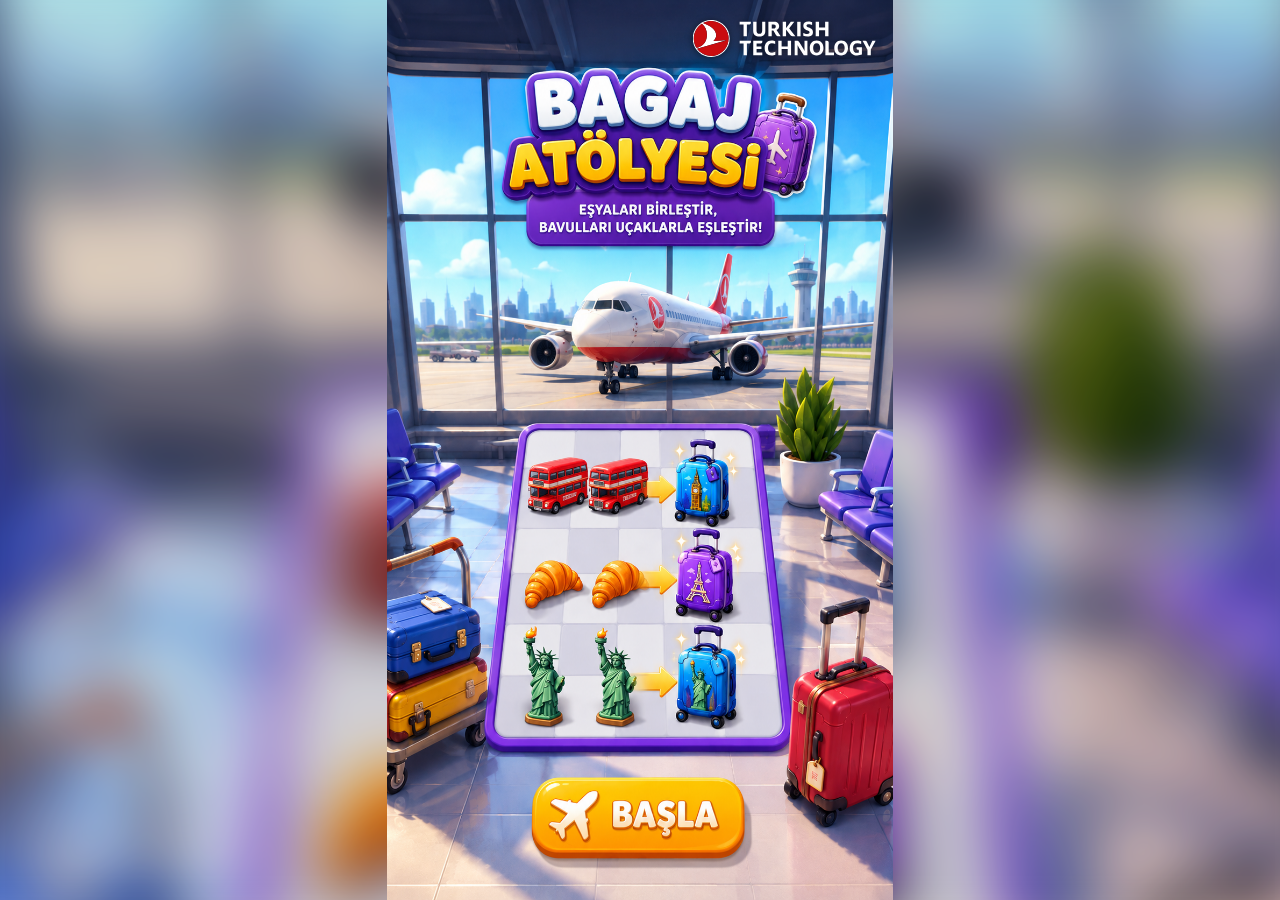
==== commit 31a34046: "Put the Turkish Technology logo on the home screen It sits in the top-right corner of the artwork ov" ====
--- a/index.html
+++ b/index.html
@@ -35,7 +35,7 @@
        etiketleri gizleniyor (Türkçe "SİPARİŞ/SÜRE" görselde üretilemiyor,
        İ ve Ü bozuk çıkıyor). Görsel yoksa etiketler geri geliyor. -->
   <div id="hud">
-    <!-- Solda sipariş ve puan alt alta, sağda süre ve mola alt alta. -->
+    <!-- Tek satır: solda sipariş ve puan, sağda süre ve mola. -->
     <div class="hud-sol">
       <div class="hud-kutu" data-hud="siparis">
         <img class="hud-gorsel" alt="" aria-hidden="true">
@@ -56,6 +56,14 @@
         <img class="mola-btn-gorsel" alt="" aria-hidden="true">
       </button>
     </div>
+  </div>
+
+  <!-- KALKIŞ PANOSU: üst bilginin hemen altında, soldaki duvardan çıkan bir kolla
+       tutuluyor. Satırlarına sıradaki uçuşları kod yazıyor. Görsel yoksa
+       hiç görünmüyor. -->
+  <div id="pano" class="pano gizli" aria-hidden="true">
+    <img class="pano-gorsel" alt="">
+    <!-- satırları kod üretiyor (PANO tablosundaki satır sayısı kadar) -->
   </div>
 
   <!-- ================= TEZGAH VE UÇAKLAR =================
@@ -108,6 +116,12 @@
     <h1>BAGAJ ATÖLYESİ</h1>
     <p>Hediyelikleri birleştir, bagajı hazırla, doğru uçağa yükle.</p>
     <span class="gecici-not">geçici ekran — tasarım görseli gelince kalkacak</span>
+  </div>
+  <!-- Logo görselin sağ üst köşesinde, koyu tavanın üstünde. Kutu görselin
+       ekranda kapladığı alanla aynı, böylece ekran oranı ne olursa olsun
+       logo görselle birlikte kayıyor. Dokunmaları geçiriyor. -->
+  <div id="basSahne" aria-hidden="true">
+    <img class="bas-logo" src="assets/logo_8524edad42.svg" alt="">
   </div>
   <button id="basBtn" class="katman-hit" aria-label="Oyna"></button>
 </div>
--- a/style.css
+++ b/style.css
@@ -110,16 +110,17 @@
 /* HUD sahnenin akışında DEĞİL, manzaranın üstünde yüzüyor: üst bölge dar,
    HUD yer kaplasaydı uçaklar tezgahın üstüne sığmazdı. */
 /* ÜST BİLGİ sahnenin EN ÜSTÜNDE, akışın dışında (manzaranın üstünde
-   yüzüyor). Solda sipariş ve puan alt alta, sağda süre ve mola alt alta;
-   ortası boş, manzara görünüyor. Tahta kısalınca tezgah ve tahta aşağı
-   indi, üst bilgi yerinde kaldı. */
+   yüzüyor): üç panel ve mola butonu tek satırda. Tahta kısalınca tezgah ve
+   tahta aşağı indi, üst bilgi yerinde kaldı; aradaki bandı kalkış panosu
+   dolduruyor. Paneller iki gruba ayrılmış durumda (sipariş+puan, süre+
+   mola) ama gruplar da yatay. */
 #hud{
   position:absolute; top:0; left:0; z-index:6;
-  width:100%; display:flex; justify-content:space-between; align-items:flex-start;
+  width:100%; display:flex; justify-content:space-between; align-items:center;
   gap:calc(var(--hucre)*0.14); padding:calc(var(--hucre)*0.20) calc(var(--hucre)*0.26);
 }
-.hud-sol{ display:flex; flex-direction:column; gap:calc(var(--hucre)*0.10); }
-.hud-sag{ display:flex; flex-direction:column; align-items:flex-end; gap:calc(var(--hucre)*0.10); }
+.hud-sol{ display:flex; align-items:center; gap:calc(var(--hucre)*0.10); }
+.hud-sag{ display:flex; align-items:center; gap:calc(var(--hucre)*0.10); }
 .hud-kutu{
   flex:1; display:flex; flex-direction:column; align-items:center; gap:1px;
   padding:calc(var(--hucre)*0.12) calc(var(--hucre)*0.10);
@@ -156,7 +157,17 @@
 /* ---- MOLA BUTONU ----
    Görselin %84'ü daire, çevresi şeffaf pay; kat 1.15 iken görünen daire
    panel yüksekliğine yaklaşık eşit oluyor. */
-:root{ --mola-kat:1.15; --panel-en:calc(var(--sahne-en, 100vw) * 0.36); }
+:root{
+  --mola-kat:1.15;
+  /* Tabelanın eni ve üst bilginin boyu: tabela üst bilginin hemen altına
+     oturuyor, iki düzende de bu iki sayıdan hesaplanıyor. */
+  --pano-en:calc(var(--sahne-en, 100vw) * 0.72);
+  --hud-boy:calc(var(--hucre)*0.36 + var(--panel-en) / var(--hud-oran, 3.45));
+  /* Üç panel ve mola tek satırda: satır = sahne − kenar payları (2×0.16
+     hücre) − boşluklar (0.10 + 0.14 + 0.10 hücre). Mola butonunun eni panel
+     yüksekliğinin --mola-kat katı, panel yüksekliği de panel eni / oran. */
+  --panel-en:calc((var(--sahne-en, 100vw) - var(--hucre)*0.66) / (3 + 1.15 / 3.45));
+}
 .hud-mola{
   flex:none; position:relative; padding:0; border:0; cursor:pointer;
   width:calc(var(--hucre)*0.78); aspect-ratio:1;
@@ -249,6 +260,35 @@
    ondan geliyor); görünen tezgah uçaklarla kayan şeridin içinde. */
 .sanat-tezgah .tezgah-gorsel{ visibility:hidden; }
 .tezgah-gorsel:not([src]){ display:none; }
+
+/* ---------- KALKIŞ PANOSU ----------
+   Üst bilginin hemen altında, sola dayalı (kolu soldaki duvardan geliyor).
+   Eni sahnenin %72'si, boyu görsel oranından (2172x1012). Altı satırla
+   üst bilgi ile uçaklar arasındaki bandın büyük kısmını dolduruyor.
+   Yazı boyu da sahne enine bağlı: satır yüksekliği sahne eninin
+   0.72 × 80 / 2172 ≈ %2.65'i, yazı onun yarısından biraz fazlası. */
+.pano{
+  /* Üst bilginin hemen altında: üst bilgi yüksekliği = iki kenar payı
+     (0.18 hücre) + panel yüksekliği (panel eni / oran). Görselin üstündeki
+     şeffaf pay (%13) panellerle arasında nefes bırakıyor. */
+  position:absolute; left:0; z-index:3;
+  top:calc(var(--hud-boy) - var(--pano-en) * var(--pano-oran, .4659) * 0.09);
+  width:var(--pano-en); aspect-ratio:1 / var(--pano-oran, .4659);
+  pointer-events:none;
+}
+.pano-gorsel{ position:absolute; inset:0; width:100%; height:100%; }
+.pano-satir{
+  position:absolute; display:flex; align-items:center;
+  padding:0 2.2%; gap:3%;
+  font-family:var(--pano); font-weight:700; line-height:1; white-space:nowrap;
+  font-size:calc(var(--pano-en) * 0.0239);
+  letter-spacing:.06em; color:#FFD34D;
+  text-shadow:0 0 .35em rgba(255,200,60,.55);
+}
+.pano-kod{ flex:0 0 22%; }
+.pano-sehir{ flex:1; overflow:hidden; text-overflow:ellipsis; }
+.pano-durum{ flex:none; color:rgba(255,211,77,.55); text-shadow:none; }
+.pano-satir.hazir .pano-durum{ color:#6BFF8E; text-shadow:0 0 .4em rgba(80,255,130,.6); }
 
 /* SİPARİŞ ŞERİDİ
    Turun bütün siparişleri tezgahta duruyor ve şerit yana kaydırılıyor;
@@ -632,6 +672,18 @@
 /* Tüm ekran dokunmatik: çocuk nereye basarsa bassın devam eder */
 .katman-hit{ position:absolute; inset:0; background:none; border:0; cursor:pointer; }
 
+/* Başlangıç ekranının logosu (bkz. #bitSahne: kutu görselle aynı alan).
+   Logonun yazısı beyaz; altındaki hafif gölge açık bir tavan parçasına
+   denk gelse de okunsun diye. */
+#basSahne{
+  position:absolute; left:50%; top:50%; transform:translate(-50%,-50%);
+  width:min(100%, calc(100vh * 941 / 1672));
+  height:min(100%, calc(100vw * 1672 / 941));
+  pointer-events:none;
+}
+.bas-logo{ position:absolute; top:2.2%; right:3.5%; width:36%; height:auto;
+  filter:drop-shadow(0 .15vh .4vh rgba(0,0,0,.55)); }
+
 /* ---------- BİTİŞ EKRANI ----------
    Sahne görselle AYNI ORANDA: rakam kutuları görselden ölçülmüş yüzdelerle
    yerleştirildiği için kutu ile görselin birebir üst üste durması şart.
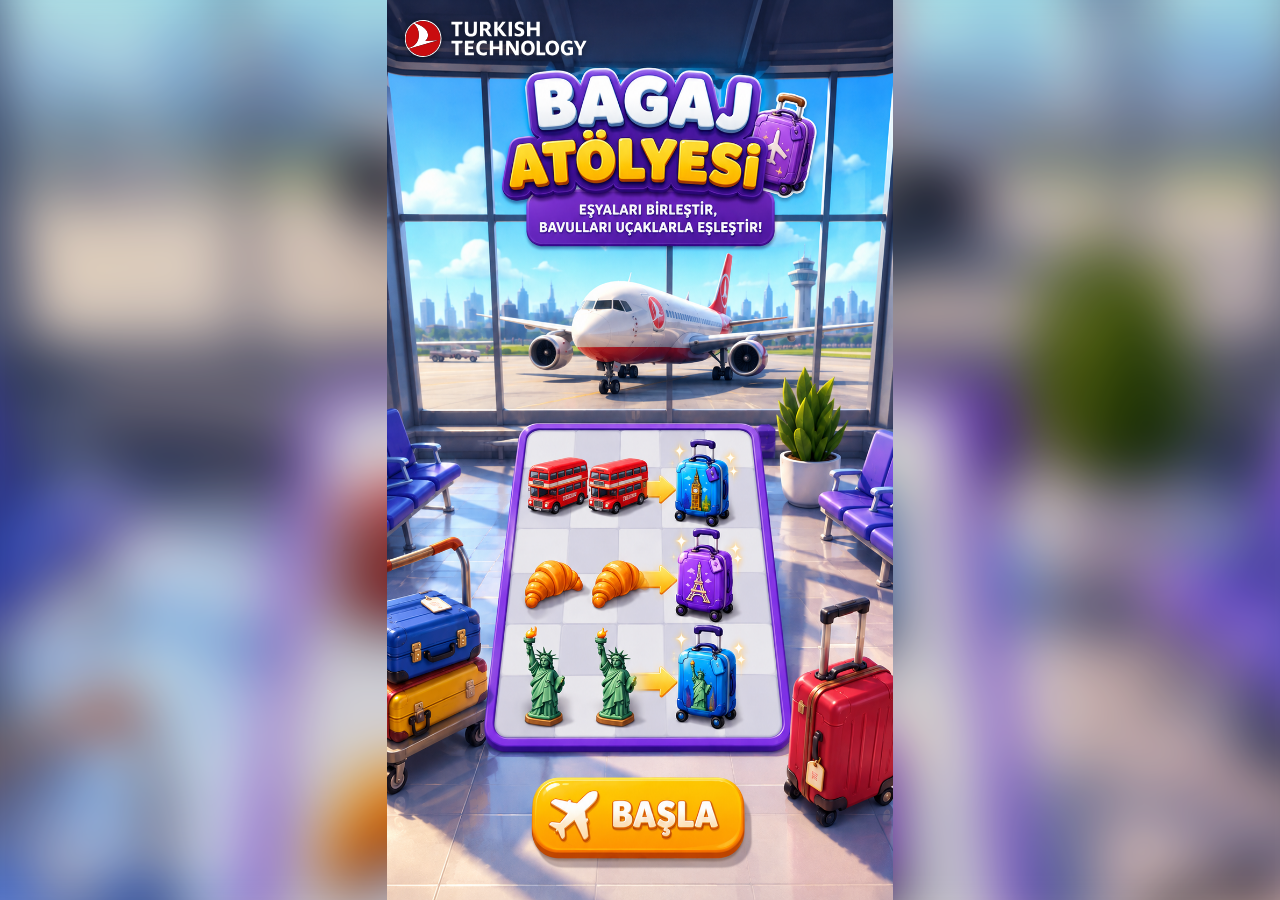
==== commit 94edcac9: "Move the logo to the top-left corner" ====
--- a/index.html
+++ b/index.html
@@ -117,7 +117,7 @@
     <p>Hediyelikleri birleştir, bagajı hazırla, doğru uçağa yükle.</p>
     <span class="gecici-not">geçici ekran — tasarım görseli gelince kalkacak</span>
   </div>
-  <!-- Logo görselin sağ üst köşesinde, koyu tavanın üstünde. Kutu görselin
+  <!-- Logo görselin sol üst köşesinde, koyu tavanın üstünde. Kutu görselin
        ekranda kapladığı alanla aynı, böylece ekran oranı ne olursa olsun
        logo görselle birlikte kayıyor. Dokunmaları geçiriyor. -->
   <div id="basSahne" aria-hidden="true">
--- a/style.css
+++ b/style.css
@@ -681,7 +681,7 @@
   height:min(100%, calc(100vw * 1672 / 941));
   pointer-events:none;
 }
-.bas-logo{ position:absolute; top:2.2%; right:3.5%; width:36%; height:auto;
+.bas-logo{ position:absolute; top:2.2%; left:3.5%; width:36%; height:auto;
   filter:drop-shadow(0 .15vh .4vh rgba(0,0,0,.55)); }
 
 /* ---------- BİTİŞ EKRANI ----------
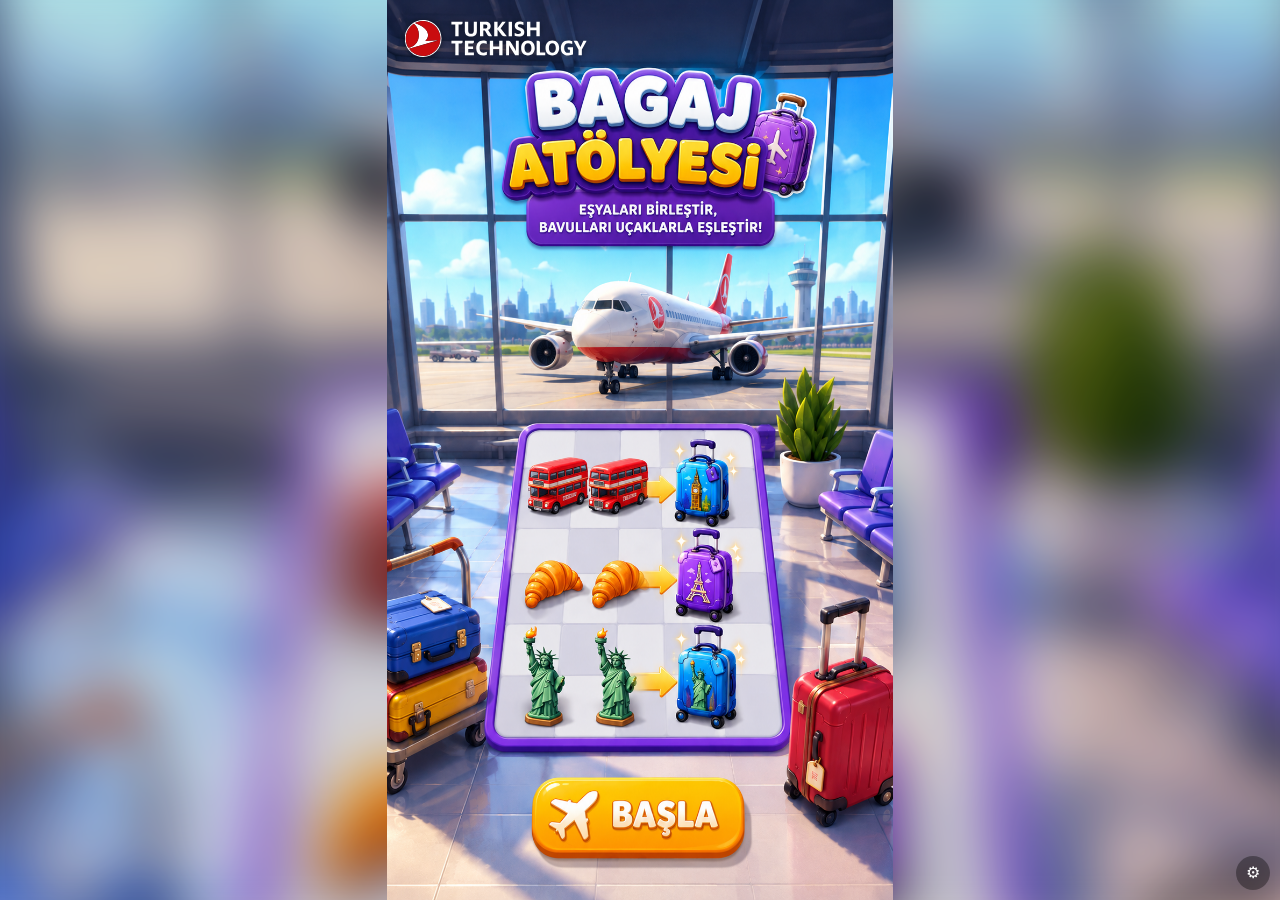
==== commit e1fbab99: "added a status check overlay view to bottom right" ====
--- a/index.html
+++ b/index.html
@@ -143,6 +143,22 @@
   </div>
 </div>
 
+<!-- ================= NASIL OYNANIR =================
+     İsim girilince açılır; tur ancak kartın HADİ BAŞLA'sına basınca
+     başlıyor, yani kart okunurken süre işlemiyor. Arkada oyun değil, ana
+     ekranın bulanık kopyası var: oyun henüz başlamadı (Siber Koşu'da da
+     böyle). Görselin adresini kod koyuyor: HTML'de yazılsaydı pakete
+     ikinci kez gömülürdü. Buton alanı görselden ÖLÇÜLDÜ (style.css). -->
+<div id="nasilScreen" class="katman gizli">
+  <img id="nasilBg" class="katman-bg" alt="" aria-hidden="true">
+  <div id="nasilSahne">
+    <div class="nasil-kart">
+      <img id="nasilImg" class="nasil-gorsel" alt="Nasıl oynanır: makineye dokun, aynıları birleştir, bavulu hazırla, doğru uçağa sürükle">
+      <button type="button" id="nasilBtn" class="nasil-basla" aria-label="Hadi başla"></button>
+    </div>
+  </div>
+</div>
+
 <!-- ================= MOLA =================
      Tam ekran değil: donmuş oyunun üstünde duran bir kart (pause_card.png).
      Sahnenin içinde, onunla aynı 9:16 alanı kaplıyor. Butonların dokunma
@@ -175,6 +191,38 @@
   <button id="bitBtn" class="katman-hit" aria-label="Tekrar oyna"></button>
 </div>
 
+<!-- ================= PLATFORM PANELİ (geliştirici) =================
+     Sağ altta duran küçük düğme; bağlantı/yazıcı durumunu gösteren ve
+     elle bağlan/kes/yeniden başlat + elle yazdır imkânı veren bindirme.
+     Oyuncunun göreceği ekranların dışında, en üstte duruyor. -->
+<button id="pdBtn" type="button" aria-label="Platform durumu">⚙</button>
+<div id="pdPanel" class="gizli">
+  <div class="pd-ust">
+    <b>Platform Durumu</b>
+    <button id="pdKapatBtn" type="button" aria-label="Kapat">×</button>
+  </div>
+  <div class="pd-satir">Bağlantı: <span id="pdBaglanti">—</span></div>
+  <div class="pd-satir">Uygulama: <span id="pdUygulama">—</span></div>
+  <div class="pd-satir">Yazıcı: <span id="pdYazici">—</span></div>
+  <div class="pd-butonlar">
+    <button id="pdBaglanBtn" type="button">Bağlan</button>
+    <button id="pdKesBtn" type="button">Bağlantıyı Kes</button>
+    <button id="pdInitBtn" type="button">Init'i Yeniden Başlat</button>
+  </div>
+  <div class="pd-form">
+    <input id="pdAdGir" type="text" placeholder="Ad">
+    <input id="pdPuanGir" type="number" placeholder="Puan">
+    <input id="pdSiraGir" type="number" placeholder="Sıra">
+    <button id="pdYazdirBtn" type="button">Yazdır</button>
+  </div>
+</div>
+
+<!-- Kiosk platformu: sample-vanilla-js'teki demo entegrasyonun aynısı —
+     bu üç script sayfa açılır açılmaz platforma bağlanıp init'i tamamlıyor
+     (window.KioskSample), script.js tur bitince yazdırma çağrısını yapıyor. -->
+<script src="sample-vanilla-js/js/platform.js"></script>
+<script src="sample-vanilla-js/js/bpp-printer.js"></script>
+<script src="sample-vanilla-js/js/app.js"></script>
 <script src="script.js"></script>
 </body>
 </html>
--- a/style.css
+++ b/style.css
@@ -92,6 +92,42 @@
 img{ -webkit-user-drag:none; user-drag:none; }
 :focus, :focus-visible{ outline:none; }
 .gizli{ display:none !important; }
+
+/* ---------- PLATFORM PANELİ (geliştirici) ----------
+   Oyunun tasarımıyla ilgisi yok, o yüzden sahnenin 9:16 ölçeğine değil
+   gerçek pencereye bağlı: sağ alt köşede sabit duruyor, her şeyin üstünde. */
+#pdBtn{
+  position:fixed; right:10px; bottom:10px; z-index:9999;
+  width:34px; height:34px; border-radius:50%; border:none;
+  background:rgba(0,0,0,.35); color:#fff; font-size:16px; line-height:1;
+  cursor:pointer;
+}
+#pdPanel{
+  position:fixed; right:10px; bottom:52px; z-index:9999;
+  width:240px; max-width:calc(100vw - 20px);
+  background:rgba(20,20,30,.92); color:#e5e7eb; border-radius:10px;
+  padding:10px; font:12px/1.4 system-ui, sans-serif;
+}
+#pdPanel .pd-ust{ display:flex; justify-content:space-between; align-items:center; margin-bottom:6px; }
+#pdPanel .pd-ust b{ font-size:13px; }
+#pdKapatBtn{
+  background:none; border:none; color:#e5e7eb; font-size:16px; line-height:1; cursor:pointer;
+}
+#pdPanel .pd-satir{ margin:2px 0; color:#cbd5e1; }
+#pdPanel .pd-satir span{ color:#fff; font-weight:600; }
+#pdPanel .pd-butonlar{ display:flex; flex-wrap:wrap; gap:4px; margin:8px 0; }
+#pdPanel .pd-butonlar button{
+  flex:1 1 auto; font-size:11px; padding:5px 6px; border:none; border-radius:5px;
+  background:#374151; color:#fff; cursor:pointer;
+}
+#pdPanel .pd-form{ display:flex; flex-wrap:wrap; gap:4px; border-top:1px solid rgba(255,255,255,.15); padding-top:8px; }
+#pdPanel .pd-form input{
+  flex:1 1 60px; min-width:0; font-size:11px; padding:5px 6px; border:none; border-radius:5px;
+}
+#pdPanel .pd-form button{
+  flex:1 1 100%; font-size:11px; padding:6px; border:none; border-radius:5px;
+  background:#7c3aed; color:#fff; cursor:pointer;
+}
 
 /* ================= SAHNE =================
    9:16 KİLİTLİ. Pencere ne olursa olsun oyun hep aynı oranda. */
@@ -296,11 +332,14 @@
 
    Kutunun ALT PAYI (padding-bottom) plakanın taşan kısmı kadar: yatay
    kaydırma açıkken tarayıcı dikey taşmayı kırpıyor, plaka o pay olmadan
-   alttan kesiliyordu. Üstteki pay da seçili kartın büyüme payı. */
+   alttan kesiliyordu. Üstteki pay da seçili kartın büyüme payı.
+  Alt pay tezgahın zeminin altında kalan kısmından da kısa olamaz: kısa
+  kalınca tezgah kutudan taşıyor, Safari de kutuyu dikeyde kaydırıyordu. */
 #ucaklar{
   position:absolute; left:0; right:0;
   bottom:calc(var(--tezgah-zemin, 34%) - var(--hucre)*0.55);
-  padding:calc(var(--hucre)*0.16) 0 calc(var(--hucre)*0.55);
+  padding:calc(var(--hucre)*0.16) 0
+          max(calc(var(--hucre)*0.55), calc(var(--sahne-en) * var(--tezgah-zemin-alt, 0)));
   display:flex; align-items:flex-end;
   overflow-x:auto; overflow-y:hidden;
   scroll-snap-type:x proximity;
@@ -331,7 +370,9 @@
   height:calc(var(--sahne-en) * var(--tezgah-oran));
   border-style:solid; border-width:0;
   border-image-source:url(assets/tezgah.png);
-  border-image-slice:0 var(--tezgah-uc-px) fill;
+  /* Alttan --tezgah-kes-px kadarı (şeffaf şerit) kesiliyor; alt kenarın
+     genişliği 0 olduğu için o parça hiç çizilmiyor. */
+  border-image-slice:0 var(--tezgah-uc-px) var(--tezgah-kes-px, 0) fill;
   border-image-width:0 calc(var(--sahne-en) * var(--tezgah-uc));
   border-image-repeat:stretch;
   pointer-events:none;
@@ -347,6 +388,12 @@
   /* Genişlik sahneye göre: yüzde verilseydi kartları saran şeridin
      genişliğine göre hesaplanırdı, şerit de kartlardan — döngü. */
   flex:0 0 calc(var(--sahne-en, 100vw) / var(--gorunen, 3)); min-width:0; position:relative;
+  /* Aynı genişlik width olarak da yazılı. Safari şeridin (#ucakSerit)
+     genişliğini kartların flex-basis'inden değil İÇERİKLERİNDEN
+     hesaplıyordu (plaka görseli 1821 px): şerit kartlardan uzun çıkıyor,
+     tezgah son uçaktan sonra da uzuyor ve sağ ucu hiç görünmüyordu.
+     Chrome'da sorun yoktu. width verilince iki tarayıcı da aynı ölçüyor. */
+  width:calc(var(--sahne-en, 100vw) / var(--gorunen, 3));
   scroll-snap-align:center;
   display:flex; flex-direction:column; align-items:center; justify-content:flex-end;
   padding-bottom:calc(var(--hucre)*0.06);
@@ -611,6 +658,31 @@
   100%{ opacity:0; transform:translate(-50%,-190%) scale(1); }
 }
 
+/* ---------- NASIL OYNANIR ----------
+   Kart 9:16 bir alanın ortasında; arkadaki bulanık ana ekran biraz
+   karartılıyor ki kart öne çıksın. how_to_play.png 1024x1536, kart
+   tuvalin içinde x 21-1005, y 11-1517 (dışı saydam). HADİ BAŞLA'nın
+   yeşil yüzü görselden ölçüldü, kenar payıyla birlikte:
+     x 115-906  y 1290-1458
+   Görsel değişirse bu yüzdeler yeniden ölçülmeli. */
+#nasilScreen::after{ content:""; position:absolute; inset:0; background:rgba(28,18,72,.35); }
+#nasilSahne{
+  position:absolute; z-index:1; left:50%; top:50%; transform:translate(-50%,-50%);
+  width:min(100%, calc(100vh * 9 / 16));
+  height:min(100%, calc(100vw * 16 / 9));
+  display:grid; place-items:center;
+}
+.nasil-kart{
+  position:relative; width:92%;          /* boyu sahnenin ~%78'i */
+  aspect-ratio:1024 / 1536;
+  animation:molaGir .24s cubic-bezier(.2,.9,.25,1);
+}
+.nasil-gorsel{ position:absolute; inset:0; width:100%; height:100%; pointer-events:none;
+  filter:drop-shadow(0 1vh 3vh rgba(0,0,0,.45)); }
+.nasil-basla{ position:absolute; left:11.23%; width:77.25%; top:83.98%; height:10.94%;
+  border:0; padding:0; background:none; cursor:pointer; border-radius:999px; }
+.nasil-basla:active{ background:rgba(0,0,0,.14); }
+
 /* ---------- MOLA KARTI ----------
    Sahnenin (9:16) üstünde, donmuş oyunu karartan bir perde ve ortasında
    kart. pause_card.png 1145x1374; buton alanları görselden ölçüldü:
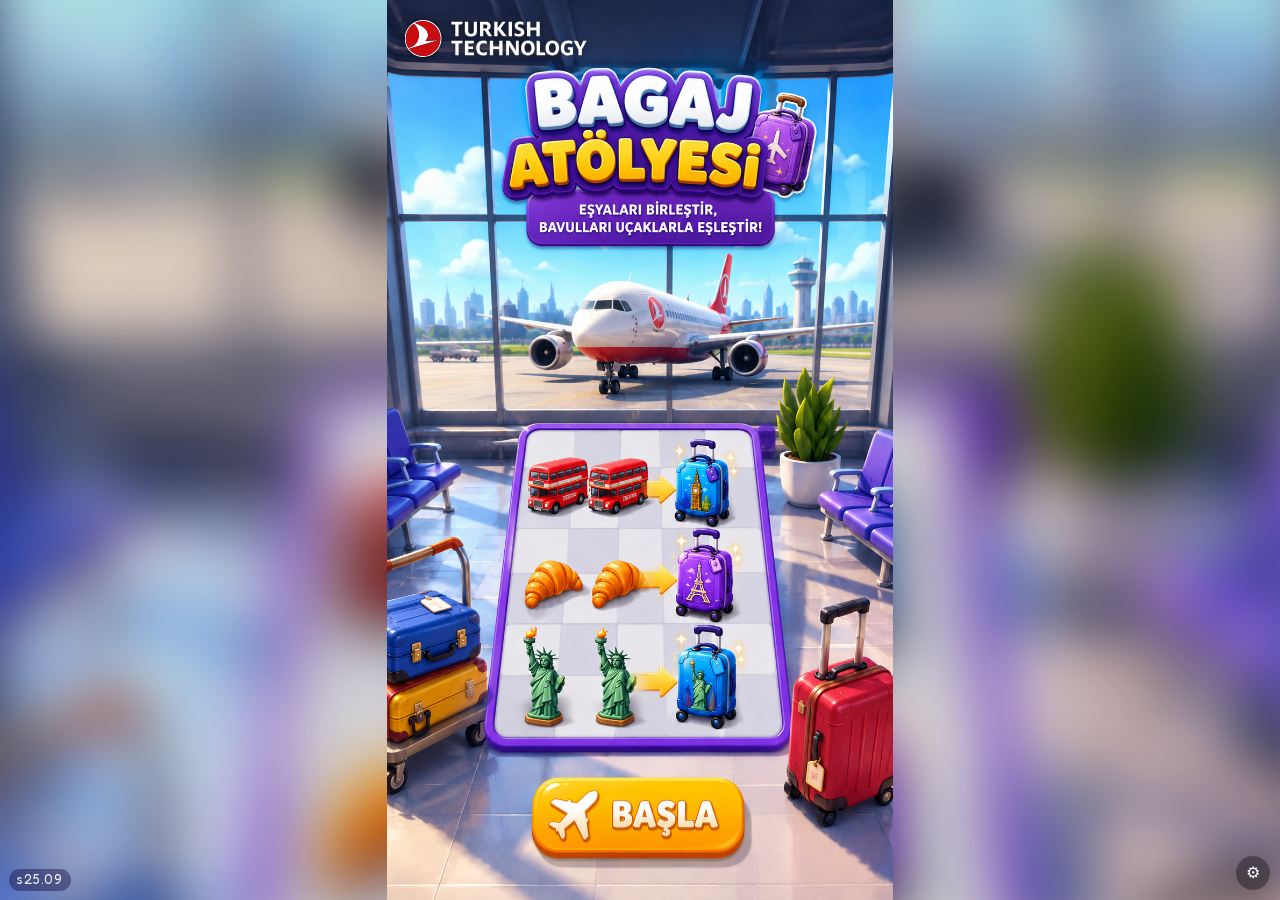
==== commit 820660c8: "Show the build version in the corner A photo of a kiosk screen now tells which copy it is running. O" ====
--- a/index.html
+++ b/index.html
@@ -16,6 +16,9 @@
      Her şey 9:16 dikey bir kutunun içinde. Kiosk ekranı dikey; geliştirme
      makinesinde pencere hangi orana gelirse gelsin oyun aynı görünsün diye
      sahne oranı KİLİTLİ, ölçüler script.js'te sahne genişliğinden türetiliyor. -->
+<!-- Hangi sürümün yüklü olduğu ekrandan anlaşılsın: kioskta eski bir kopya
+     kalmışsa fotoğrafa bakmak yetiyor (bkz. script.js SURUM). -->
+<div id="surum" aria-hidden="true"></div>
 <div id="sahne">
 
   <!-- ================= MANZARA =================
--- a/style.css
+++ b/style.css
@@ -886,6 +886,16 @@
   cursor:pointer; -webkit-tap-highlight-color:transparent; }
 .tus-hit:active{ background:rgba(255,255,255,.35); border-radius:18%; }
 
+/* Sürüm etiketi: sol altta, oyunun önünde ama dokunmayı engellemeden.
+   Küçük ama fotoğrafta okunacak kadar: kioskta hangi kopyanın çalıştığını
+   yerinde görmek için. */
+#surum{
+  position:fixed; left:1vh; bottom:1vh; z-index:80; pointer-events:none;
+  font-family:var(--hud); font-size:1.5vh; line-height:1; letter-spacing:.06em;
+  padding:.5vh .9vh; border-radius:999px;
+  color:rgba(255,255,255,.92); background:rgba(28,18,72,.45);
+}
+
 /* ---------- SKOR TABLOSU ---------- */
 /* Satırlar panelin ÜSTÜNDEN başlıyor. Ortalanınca tek kişi oynadığında o
    tek satır panelin ortasında asılı kalıyor, tablo gibi durmuyordu. */
@@ -893,8 +903,15 @@
   gap:2%; padding:4% 6%; }
 .skor-satir{
   display:grid; grid-template-columns:auto 1fr auto; align-items:center; gap:4%;
-  font-size:min(2.4vh, 4.2vw); line-height:1;
-  padding:1.5% 3%; border-radius:999px;
+  font-size:min(2.0vh, 3.5vw); line-height:1;
+  padding:1.2% 3%; border-radius:999px;
+}
+/* Araya giren noktalı satır: çocuk ilk sıralarda değilse, üstteki sıralarla
+   kendi sırası arasında liste devam ediyor demek. */
+.skor-nokta{
+  text-align:center; letter-spacing:.2em; line-height:1;
+  font-size:min(1.5vh, 2.6vw); color:#4A2FA8; opacity:.45;
+  padding:0.2% 0;
 }
 /* Bu turun satırı ayırt edilsin — çocuk kendini tabloda bulsun */
 .skor-satir.benim{ background:rgba(126,74,214,.18); }
